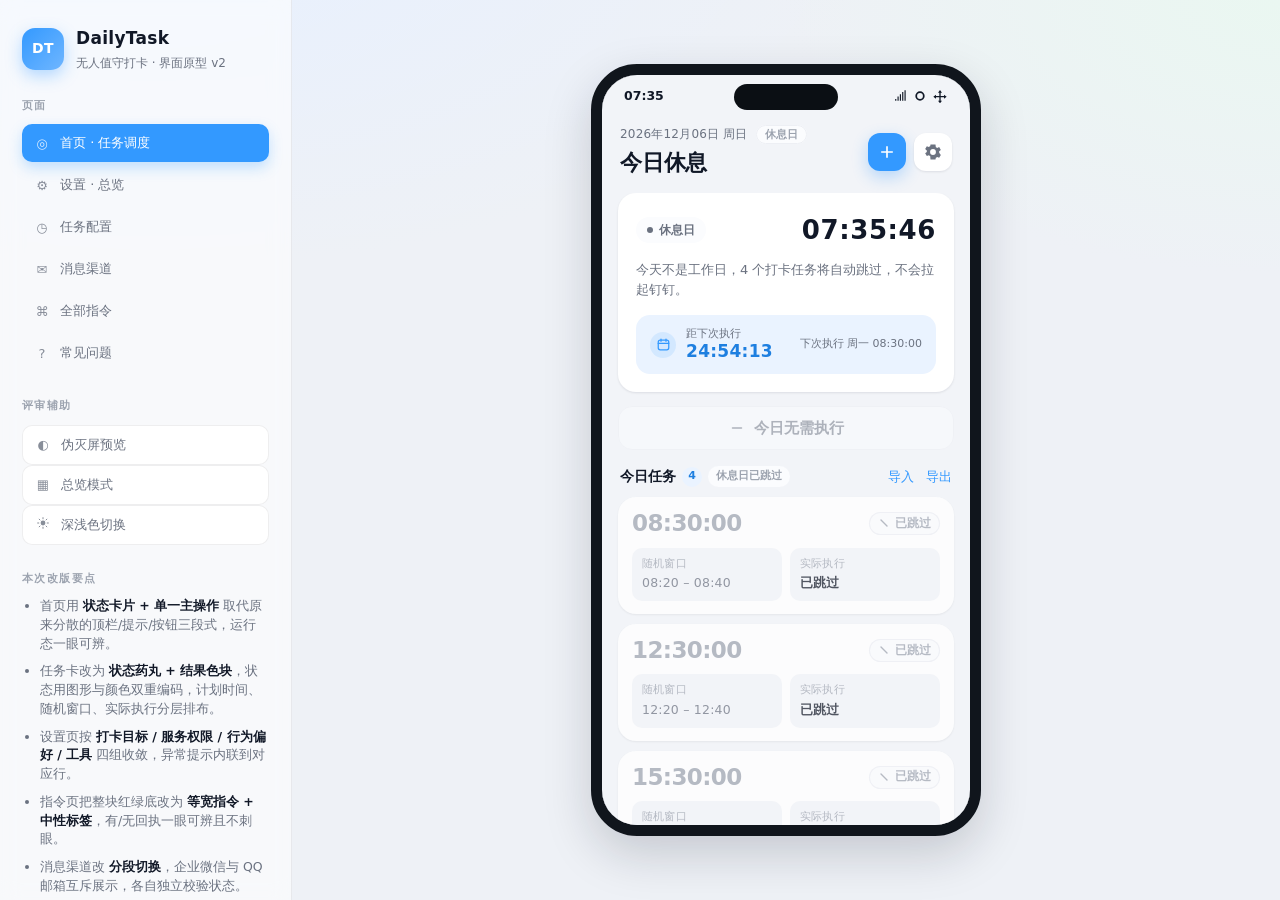
==== design/prototype/index.html @ 698b213e "refactor(ui): 原型评审切换条改为侧栏辅助按钮，移除 proto-switch 导航并统一深浅色切换入口" ====
<!DOCTYPE html>
<html lang="zh-CN">
<head>
<meta charset="UTF-8">
<meta name="viewport" content="width=device-width,initial-scale=1">
<title>DailyTask · 界面原型 v2</title>
<link rel="stylesheet" href="assets/prototype.css">
</head>
<body>
<div class="stage">

  <!-- ============ 侧栏（评审用，非 App 内容） ============ -->
  <aside class="sidenav">
    <div class="brand">
      <div class="brand-logo">DT</div>
      <div class="brand-text">
        <h1>DailyTask</h1>
        <p>无人值守打卡 · 界面原型 v2</p>
      </div>
    </div>

    <div class="sidenav-block">
      <h2>页面</h2>
      <ul class="nav-list">
        <li><button class="nav-item is-active" data-goto="main"><i class="nav-ico">◎</i>首页 · 任务调度</button></li>
        <li><button class="nav-item" data-goto="settings"><i class="nav-ico">⚙</i>设置 · 总览</button></li>
        <li><button class="nav-item" data-goto="taskconfig"><i class="nav-ico">◷</i>任务配置</button></li>
        <li><button class="nav-item" data-goto="channel"><i class="nav-ico">✉</i>消息渠道</button></li>
        <li><button class="nav-item" data-goto="command"><i class="nav-ico">⌘</i>全部指令</button></li>
        <li><button class="nav-item" data-goto="qa"><i class="nav-ico">?</i>常见问题</button></li>
      </ul>
    </div>

    <div class="sidenav-block">
      <h2>评审辅助</h2>
      <button class="aux-btn" id="maskToggle" type="button">
        <i class="nav-ico">◐</i>伪灭屏预览
      </button>
      <button class="aux-btn" id="overviewBtn" type="button">
        <i class="nav-ico">▦</i><span id="overviewLabel">总览模式</span>
      </button>
      <button class="aux-btn" id="themeBtn" type="button" aria-label="切换到深色主题">
        <i class="nav-ico ico-sun">
          <svg viewBox="0 0 24 24" width="14" height="14"><circle cx="12" cy="12" r="4.1" fill="currentColor"/><g stroke="currentColor" stroke-width="1.7" stroke-linecap="round"><path d="M12 2.8v2M12 19.2v2M2.8 12h2M19.2 12h2M5.4 5.4l1.4 1.4M17.2 17.2l1.4 1.4M18.6 5.4l-1.4 1.4M6.8 17.2l-1.4 1.4"/></g></svg>
        </i>
        <i class="nav-ico ico-moon">
          <svg viewBox="0 0 24 24" width="14" height="14"><path d="M12.3 2a9 9 0 109.7 13.4A7.5 7.5 0 0112.3 2z" fill="currentColor"/></svg>
        </i>
        <span>深浅色切换</span>
      </button>
    </div>

    <div class="sidenav-block">
      <h2>本次改版要点</h2>
      <ul class="note-list">
        <li>首页用 <b>状态卡片 + 单一主操作</b> 取代原来分散的顶栏/提示/按钮三段式，运行态一眼可辨。</li>
          <li>任务卡改为 <b>状态药丸 + 结果色块</b>，状态用图形与颜色双重编码，计划时间、随机窗口、实际执行分层排布。
          </li>
        <li>设置页按 <b>打卡目标 / 服务权限 / 行为偏好 / 工具</b> 四组收敛，异常提示内联到对应行。</li>
        <li>指令页把整块红绿底改为 <b>等宽指令 + 中性标签</b>，有/无回执一眼可辨且不刺眼。</li>
        <li>消息渠道改 <b>分段切换</b>，企业微信与 QQ 邮箱互斥展示，各自独立校验状态。</li>
      </ul>
    </div>

    <div class="sidenav-block">
      <h2>配色 / 字号</h2>

      <div class="sw-theme sw-theme-light">
        <div class="sw-theme-label">浅色主题 Light</div>
        <div class="swatches">
          <span class="sw" style="--c:#3399FF">主色 #3399FF</span>
          <span class="sw" style="--c:#22C55E">成功 #22C55E</span>
          <span class="sw" style="--c:#F59E0B">提醒 #F59E0B</span>
          <span class="sw" style="--c:#EF4444">失败 #EF4444</span>
          <span class="sw" style="--c:#F2F4F8">底色 #F2F4F8</span>
          <span class="sw" style="--c:#FFFFFF">卡片 #FFFFFF</span>
          <span class="sw" style="--c:#111827">文字 #111827</span>
          <span class="sw" style="--c:#EDEFF4">描边 #EDEFF4</span>
        </div>
      </div>

      <div class="sw-theme sw-theme-dark">
        <div class="sw-theme-label">暗色主题 Dark</div>
        <div class="swatches">
          <span class="sw" style="--c:#5AA9FF">主色 #5AA9FF</span>
          <span class="sw" style="--c:#4ADE80">成功 #4ADE80</span>
          <span class="sw" style="--c:#FBBF24">提醒 #FBBF24</span>
          <span class="sw" style="--c:#F87171">失败 #F87171</span>
          <span class="sw" style="--c:#0F1217">底色 #0F1217</span>
          <span class="sw" style="--c:#171B22">卡片 #171B22</span>
          <span class="sw" style="--c:#E7EBF3">文字 #E7EBF3</span>
          <span class="sw" style="--c:#232935">描边 #232935</span>
        </div>
      </div>
    </div>
  </aside>

  <!-- ============ 手机 ============ -->
  <div class="device-wrap">
    <div class="phone">
      <div class="phone-island"></div>
      <div class="phone-statusbar">
        <span id="statusClock">17:20</span>
        <span class="statusbar-icons">
          <svg viewBox="0 0 24 24" width="14" height="14"><path d="M2 17h2v3H2zM6 13h2v7H6zM10 9h2v11h-2zM14 5h2v15h-2zM18 2h2v18h-2z" fill="currentColor"/></svg>
          <svg viewBox="0 0 24 24" width="14" height="14"><path d="M12 20a8 8 0 100-16 8 8 0 000 16zm0-3a5 5 0 110-10 5 5 0 010 10z" fill="currentColor"/></svg>
          <svg viewBox="0 0 24 24" width="16" height="16"><path d="M12 3l3 4h-2v5h5V10l4 3-4 3v-2h-5v5h2l-3 4-3-4h2v-5H6v2l-4-3 4-3v2h5V7H9z" fill="currentColor"/></svg>
        </span>
      </div>

      <div class="viewport" id="viewport">

        <!-- ================= 首页 ================= -->
        <section class="screen is-active" data-screen="main">
          <header class="appbar">
            <div class="appbar-text">
              <p class="appbar-sub"><span id="mainDate">2026年10月31日 星期六</span><span class="day-tag" id="dayTag" hidden>休息日</span></p>
              <h1 class="appbar-title" id="mainTitle">今日任务待启动</h1>
            </div>
            <div class="appbar-actions">
              <button class="icon-btn icon-btn-primary" id="addTaskBtn" aria-label="新建任务">
                <svg viewBox="0 0 24 24" width="20" height="20"><path d="M11 5h2v6h6v2h-6v6h-2v-6H5v-2h6z" fill="currentColor"/></svg>
              </button>
              <button class="icon-btn" id="settingsBtn" aria-label="设置">
                <svg viewBox="0 0 24 24" width="20" height="20"><path d="M12 15.5A3.5 3.5 0 1115.5 12 3.5 3.5 0 0112 15.5zm7.4-2.6a7.7 7.7 0 000-1.8l2-1.6-2-3.4-2.4 1a7.6 7.6 0 00-1.6-.9L15 3H9l-.4 2.2a7.6 7.6 0 00-1.6.9l-2.4-1-2 3.4 2 1.6a7.7 7.7 0 000 1.8l-2 1.6 2 3.4 2.4-1a7.6 7.6 0 001.6.9L9 21h6l.4-2.2a7.6 7.6 0 001.6-.9l2.4 1 2-3.4z" fill="currentColor"/></svg>
              </button>
            </div>
          </header>

          <div class="scroll">
            <section class="card hero">
              <div class="hero-head">
                <span class="pill pill-idle" id="runPill"><i class="dot"></i><span id="runPillText">未运行</span></span>
                <span class="hero-clock" id="heroClock">17:20:33</span>
              </div>
              <p class="hero-desc" id="heroDesc">点击下方按钮启动今日任务，到点后自动拉起钉钉完成打卡。</p>
              <div class="hero-reset">
                <span class="hero-reset-ico" id="resetIco">
                  <svg viewBox="0 0 24 24" width="15" height="15" fill="none" stroke="currentColor" stroke-width="2" stroke-linecap="round" stroke-linejoin="round"><circle cx="12" cy="12" r="8.4"/><path d="M12 7.4V12l3.1 1.8"/></svg>
                </span>
                <div class="hero-reset-text">
                  <span class="hero-reset-label" id="resetLabel">距下次重置</span>
                  <span class="hero-reset-value" id="resetCountdown">12:39:41</span>
                </div>
                <span class="hero-reset-sub" id="resetHint">每天 6:00 重置</span>
              </div>
            </section>

            <button class="btn btn-primary btn-block" id="runBtn">
              <svg viewBox="0 0 24 24" width="18" height="18"><path d="M8 5v14l11-7z" fill="currentColor"/></svg>
              <span id="runBtnText">启动今日任务</span>
            </button>

            <div class="section-head">
              <h2>今日任务 <span class="badge" id="taskCount">3</span><span class="rest-tag" id="restTag" hidden>休息日已跳过</span></h2>
              <div class="section-actions">
                <button class="link-btn" data-act="import">导入</button>
                <button class="link-btn" data-act="export">导出</button>
              </div>
            </div>

            <div class="task-list" id="taskList"></div>

            <div class="empty" id="emptyState" hidden>
              <div class="empty-ico">
                <svg viewBox="0 0 24 24" width="28" height="28"><path d="M12 2a10 10 0 1010 10A10 10 0 0012 2zm1 5v5.2l4 2.3-1 1.7-5-2.9V7z" fill="currentColor"/></svg>
              </div>
              <h3>还没有打卡时间点</h3>
              <p>添加上班、下班等时间点，到点后自动完成打卡并回传结果。</p>
              <button class="btn btn-soft" data-act="add">添加第一个任务</button>
            </div>
          </div>

          <!-- 伪灭屏蒙层 -->
          <div class="mask" id="maskOverlay" hidden>
            <div class="mask-clock" id="maskClock">17:20</div>
            <p class="mask-tip">上滑屏幕或按音量下键退出</p>
          </div>
        </section>

        <!-- ================= 设置 ================= -->
        <section class="screen" data-screen="settings">
          <header class="appbar appbar-nav">
            <button class="icon-btn" data-back><svg viewBox="0 0 24 24" width="20" height="20"><path d="M15.4 4.6L14 3.2 5.2 12l8.8 8.8 1.4-1.4L7.9 12z" fill="currentColor"/></svg></button>
            <div class="appbar-text"><h1 class="appbar-title">设置</h1></div>
          </header>

          <div class="scroll">
            <section class="group">
              <h2 class="group-title">打卡目标</h2>
              <div class="group-body">
                <button class="row row-tap" data-act="pickTargetApp">
                  <span class="row-ico" id="targetAppIco" style="--ico:#3399FF">
                    <svg viewBox="0 0 24 24" width="18" height="18"><path d="M4 4h16v16H4zm2 4v2h12V8zm0 4v2h12v-2zm0 4v2h8v-2z" fill="currentColor"/></svg>
                  </span>
                  <span class="row-main">
                    <span class="row-title">目标应用</span>
                    <span class="row-desc" id="targetAppDesc">钉钉 · 极速打卡</span>
                  </span>
                  <span class="row-value" id="targetAppName">钉钉</span>
                  <svg class="row-arrow" viewBox="0 0 24 24" width="16" height="16"><path d="M9 6l6 6-6 6" fill="none" stroke="currentColor" stroke-width="2" stroke-linecap="round"/></svg>
                </button>

                <button class="row row-tap" data-goto="channel">
                  <span class="row-ico" style="--ico:#22C55E">
                    <svg viewBox="0 0 24 24" width="18" height="18"><path d="M3 5h18v14H3zm2 2v.4l7 5 7-5V7z" fill="currentColor"/></svg>
                  </span>
                  <span class="row-main">
                    <span class="row-title">消息渠道</span>
                    <span class="row-desc">打卡结果回推渠道</span>
                  </span>
                  <span class="row-value ok" id="msgChannelValue">企业微信</span>
                  <svg class="row-arrow" viewBox="0 0 24 24" width="16" height="16"><path d="M9 6l6 6-6 6" fill="none" stroke="currentColor" stroke-width="2" stroke-linecap="round"/></svg>
                </button>

                <div class="row row-block">
                  <div class="row-head">
                    <span class="row-main">
                      <span class="row-title">结果来源</span>
                      <span class="row-desc">用哪种方式判定「打卡成功」</span>
                    </span>
                  </div>
                  <div class="segmented" id="sourceSegment">
                    <button class="seg is-active" data-value="notice">通知监听</button>
                    <button class="seg" data-value="capture">截屏服务</button>
                  </div>
                </div>

                <div class="row row-switch">
                  <span class="row-main">
                    <span class="row-title">返回截图</span>
                    <span class="row-desc">【DT#打卡】倒计时结束截屏并回传</span>
                  </span>
                  <label class="switch"><input type="checkbox" checked><span class="slider"></span></label>
                </div>
              </div>
            </section>

            <section class="group">
              <h2 class="group-title">服务与权限</h2>
              <div class="group-body">
                <div class="row row-switch">
                  <span class="row-main">
                    <span class="row-title">悬浮权限</span>
                    <span class="row-desc">核心服务，用于打卡后自动跳回本软件</span>
                  </span>
                  <label class="switch switch-locked"><input type="checkbox" checked disabled><span class="slider"></span></label>
                </div>

                <div class="row row-switch">
                  <span class="row-main">
                    <span class="row-title">通知监听</span>
                    <span class="row-desc">监听打卡结果与远程指令</span>
                  </span>
                  <label class="switch switch-locked"><input type="checkbox" checked disabled><span class="slider"></span></label>
                </div>

                <div class="row row-switch">
                  <span class="row-main">
                    <span class="row-title">截屏服务</span>
                    <span class="row-desc">MediaProjection 授权，用于兜底截取打卡结果</span>
                  </span>
                  <label class="switch"><input type="checkbox"><span class="slider"></span></label>
                </div>
                <p class="row-note danger" id="captureNote">截屏服务未开启，无法获取打卡结果</p>
              </div>
            </section>

            <section class="group">
              <h2 class="group-title">行为偏好</h2>
              <div class="group-body">
                <div class="row row-switch">
                  <span class="row-main">
                    <span class="row-title">手势辅助</span>
                    <span class="row-desc">单指上下滑动开启 / 关闭伪灭屏</span>
                  </span>
                  <label class="switch"><input type="checkbox" checked><span class="slider"></span></label>
                </div>
                <div class="row row-switch">
                  <span class="row-main">
                    <span class="row-title">省电模式</span>
                    <span class="row-desc">降低倒计时与蒙层动画刷新频率</span>
                  </span>
                  <label class="switch"><input type="checkbox"><span class="slider"></span></label>
                </div>
                <div class="row row-switch">
                  <span class="row-main">
                    <span class="row-title">退回桌面</span>
                    <span class="row-desc">打卡结束后先回桌面再启动本软件</span>
                  </span>
                  <label class="switch"><input type="checkbox"><span class="slider"></span></label>
                </div>
              </div>
            </section>

            <section class="group">
              <h2 class="group-title">任务</h2>
              <div class="group-body">
                <button class="row row-tap" data-goto="taskconfig">
                  <span class="row-ico" style="--ico:#8B5CF6">
                    <svg viewBox="0 0 24 24" width="18" height="18"><path d="M12 2a10 10 0 1010 10A10 10 0 0012 2zm1 10.6l4 2.3-1 1.7-5-2.9V6h2z" fill="currentColor"/></svg>
                  </span>
                  <span class="row-main">
                    <span class="row-title">任务配置</span>
                    <span class="row-desc">重置时间、超时、口令、工作日</span>
                  </span>
                  <svg class="row-arrow" viewBox="0 0 24 24" width="16" height="16"><path d="M9 6l6 6-6 6" fill="none" stroke="currentColor" stroke-width="2" stroke-linecap="round"/></svg>
                </button>
                <button class="row row-tap" data-act="updateHoliday">
                  <span class="row-ico" style="--ico:#F59E0B">
                    <svg viewBox="0 0 24 24" width="18" height="18"><path d="M7 2v2H5a2 2 0 00-2 2v13a2 2 0 002 2h14a2 2 0 002-2V6a2 2 0 00-2-2h-2V2h-2v2H9V2zm12 8v9H5v-9z" fill="currentColor"/></svg>
                  </span>
                  <span class="row-main">
                    <span class="row-title">更新节假日数据</span>
                    <span class="row-desc">同步当年与次年法定节假日</span>
                  </span>
                  <span class="row-value">2026-10-31</span>
                </button>
              </div>
            </section>

            <section class="group">
              <h2 class="group-title">工具</h2>
              <div class="group-body">
                <button class="row row-tap" data-goto="command">
                  <span class="row-ico" style="--ico:#0EA5E9">
                    <svg viewBox="0 0 24 24" width="18" height="18"><path d="M4 5h16v2H4zm2 4h12v2H6zm-2 4h16v2H4zm4 4h8v2H8z" fill="currentColor"/></svg>
                  </span>
                  <span class="row-main"><span class="row-title">全部指令</span></span>
                  <span class="row-value">10 条</span>
                  <svg class="row-arrow" viewBox="0 0 24 24" width="16" height="16"><path d="M9 6l6 6-6 6" fill="none" stroke="currentColor" stroke-width="2" stroke-linecap="round"/></svg>
                </button>
                <button class="row row-tap" data-act="openTest">
                  <span class="row-ico" style="--ico:#64748B">
                    <svg viewBox="0 0 24 24" width="18" height="18"><path d="M14 3v2h3.6l-9 9 1.4 1.4 9-9V10h2V3zM5 5h5V3H3v18h18v-7h-2v5H5z" fill="currentColor"/></svg>
                  </span>
                  <span class="row-main">
                    <span class="row-title">唤起测试</span>
                    <span class="row-desc">验证 QQ / 微信 / 支付宝拉起目标应用</span>
                  </span>
                </button>
                <button class="row row-tap" data-act="captureTest">
                  <span class="row-ico" style="--ico:#64748B">
                    <svg viewBox="0 0 24 24" width="18" height="18"><path d="M9 3l-1.8 2H4a2 2 0 00-2 2v12a2 2 0 002 2h16a2 2 0 002-2V7a2 2 0 00-2-2h-3.2L15 3zm3 5a5 5 0 110 10 5 5 0 010-10z" fill="currentColor"/></svg>
                  </span>
                  <span class="row-main">
                    <span class="row-title">截屏测试</span>
                    <span class="row-desc">截屏并通过消息渠道发送测试图片</span>
                  </span>
                </button>
                <button class="row row-tap" data-act="sendLog">
                  <span class="row-ico" style="--ico:#64748B">
                    <svg viewBox="0 0 24 24" width="18" height="18"><path d="M14 2H6a2 2 0 00-2 2v16a2 2 0 002 2h12a2 2 0 002-2V8zm-1 7V3.5L18.5 9zM8 13h8v2H8zm0 4h8v2H8z" fill="currentColor"/></svg>
                  </span>
                  <span class="row-main">
                    <span class="row-title">发送日志</span>
                    <span class="row-desc">打包后通过 QQ 发送，便于排查问题</span>
                  </span>
                </button>
                <button class="row row-tap" data-goto="qa">
                  <span class="row-ico" style="--ico:#64748B">
                    <svg viewBox="0 0 24 24" width="18" height="18"><path d="M12 2a10 10 0 100 20 10 10 0 000-20zm1 15h-2v-2h2zm1.8-6.3l-.9.9c-.7.7-.9 1.1-.9 2.4h-2v-.5c0-.9.4-1.7 1-2.3l1.2-1.3c.4-.3.6-.8.6-1.4A2 2 0 0011 7a2 2 0 00-2 1.7H7A4 4 0 0115 10c0 .8-.3 1.5-.8 2.1z" fill="currentColor"/></svg>
                  </span>
                  <span class="row-main"><span class="row-title">常见问题</span></span>
                  <svg class="row-arrow" viewBox="0 0 24 24" width="16" height="16"><path d="M9 6l6 6-6 6" fill="none" stroke="currentColor" stroke-width="2" stroke-linecap="round"/></svg>
                </button>
              </div>
            </section>

            <section class="group">
              <h2 class="group-title">关于</h2>
              <div class="group-body">
                <div class="row">
                  <span class="row-main"><span class="row-title">当前版本</span></span>
                  <span class="row-value">2.4.3.0</span>
                </div>
                <div class="row">
                  <span class="row-main"><span class="row-title">数据存储</span><span class="row-desc">全部配置保存在本机，不上传服务器</span></span>
                </div>
              </div>
            </section>

            <p class="footer-note">本软件仅供内部学习研究使用，请勿商用或倒卖。</p>
          </div>
        </section>

        <!-- ================= 任务配置 ================= -->
        <section class="screen" data-screen="taskconfig">
          <header class="appbar appbar-nav">
            <button class="icon-btn" data-back><svg viewBox="0 0 24 24" width="20" height="20"><path d="M15.4 4.6L14 3.2 5.2 12l8.8 8.8 1.4-1.4L7.9 12z" fill="currentColor"/></svg></button>
            <div class="appbar-text"><h1 class="appbar-title">任务配置</h1></div>
          </header>

          <div class="scroll">
            <section class="group">
              <h2 class="group-title">时间与口令</h2>
              <div class="group-body">
                <button class="row row-tap" data-act="resetTime">
                  <span class="row-main"><span class="row-title">重置时间</span><span class="row-desc">每天几点重新开始计算当日任务</span></span>
                  <span class="row-value">每天 6 点</span>
                  <svg class="row-arrow" viewBox="0 0 24 24" width="16" height="16"><path d="M9 6l6 6-6 6" fill="none" stroke="currentColor" stroke-width="2" stroke-linecap="round"/></svg>
                </button>
                <button class="row row-tap" data-act="timeout">
                  <span class="row-main"><span class="row-title">超时时间</span><span class="row-desc">停留超时后触发兜底截屏</span></span>
                  <span class="row-value">60s</span>
                  <svg class="row-arrow" viewBox="0 0 24 24" width="16" height="16"><path d="M9 6l6 6-6 6" fill="none" stroke="currentColor" stroke-width="2" stroke-linecap="round"/></svg>
                </button>
                <button class="row row-tap" data-act="commandKey">
                  <span class="row-main"><span class="row-title">任务口令</span><span class="row-desc">远程触发打卡时使用的指令内容</span></span>
                  <span class="row-value">打卡</span>
                  <svg class="row-arrow" viewBox="0 0 24 24" width="16" height="16"><path d="M9 6l6 6-6 6" fill="none" stroke="currentColor" stroke-width="2" stroke-linecap="round"/></svg>
                </button>
                <button class="row row-tap" data-act="workday">
                  <span class="row-main"><span class="row-title">工作日设置</span><span class="row-desc">非工作日自动跳过任务</span></span>
                  <span class="row-value">周一至周五</span>
                  <svg class="row-arrow" viewBox="0 0 24 24" width="16" height="16"><path d="M9 6l6 6-6 6" fill="none" stroke="currentColor" stroke-width="2" stroke-linecap="round"/></svg>
                </button>
              </div>
            </section>

            <section class="group">
              <h2 class="group-title">执行策略</h2>
              <div class="group-body">
                <div class="row row-switch">
                  <span class="row-main">
                    <span class="row-title">循环任务</span>
                    <span class="row-desc danger-text">仅能通过远程指令「DT#开启/关闭循环」修改</span>
                  </span>
                  <label class="switch switch-locked"><input type="checkbox" checked disabled><span class="slider"></span></label>
                </div>
                <div class="row row-switch">
                  <span class="row-main">
                    <span class="row-title">跳过节假日</span>
                    <span class="row-desc">法定节假日不执行打卡</span>
                  </span>
                  <label class="switch"><input type="checkbox" checked><span class="slider"></span></label>
                </div>
                <div class="row row-switch">
                  <span class="row-main">
                    <span class="row-title">随机时间</span>
                    <span class="row-desc">在时间范围内随机取点执行</span>
                  </span>
                  <label class="switch" id="randomSwitch"><input type="checkbox" checked><span class="slider"></span></label>
                </div>
                <button class="row row-tap row-sub" id="rangeRow" data-act="minuteRange">
                  <span class="row-main"><span class="row-title">时间范围</span></span>
                  <span class="row-value">30 分钟</span>
                  <svg class="row-arrow" viewBox="0 0 24 24" width="16" height="16"><path d="M9 6l6 6-6 6" fill="none" stroke="currentColor" stroke-width="2" stroke-linecap="round"/></svg>
                </button>
              </div>
            </section>

            <section class="group">
              <h2 class="group-title">配置迁移</h2>
              <div class="group-body">
                <button class="row row-tap" data-act="export">
                  <span class="row-main">
                    <span class="row-title">导出配置</span>
                    <span class="row-desc">分享到 QQ / 微信 / TIM / 支付宝，或复制到剪贴板</span>
                  </span>
                  <svg class="row-arrow" viewBox="0 0 24 24" width="16" height="16"><path d="M9 6l6 6-6 6" fill="none" stroke="currentColor" stroke-width="2" stroke-linecap="round"/></svg>
                </button>
              </div>
            </section>
          </div>
        </section>

        <!-- ================= 消息渠道 ================= -->
        <section class="screen" data-screen="channel">
          <header class="appbar appbar-nav">
            <button class="icon-btn" data-back><svg viewBox="0 0 24 24" width="20" height="20"><path d="M15.4 4.6L14 3.2 5.2 12l8.8 8.8 1.4-1.4L7.9 12z" fill="currentColor"/></svg></button>
            <div class="appbar-text"><h1 class="appbar-title">消息渠道</h1></div>
          </header>

          <div class="scroll">
            <!-- 渠道选择器：决定消息实际从哪个渠道发出（真机侧对应 MSG_CHANNEL_KEY） -->
            <section class="group">
              <h2 class="group-title">消息回推渠道</h2>
              <div class="group-body">
                <div class="row row-block">
                  <div class="segmented ch-seg" id="channelPicker">
                    <button class="seg is-active" data-channel="wx" aria-pressed="true">
                      <svg class="seg-ico" viewBox="0 0 24 24" width="14" height="14"><path d="M4 4h16a2 2 0 012 2v12a2 2 0 01-2 2H8.4L4 23.3A1 1 0 012 22.5V6a2 2 0 012-2zm4 5h8v2H8zm0 4h8v2H8z" fill="currentColor"/></svg>
                      企业微信
                    </button>
                    <button class="seg" data-channel="mail" aria-pressed="false">
                      <svg class="seg-ico" viewBox="0 0 24 24" width="14" height="14"><path d="M3 5.5h18a1 1 0 011 1v11a2 2 0 01-2 2H4a2 2 0 01-2-2v-11a1 1 0 011-1zm1.8 2L12 12.6l7.2-5.1H4.8z" fill="currentColor"/></svg>
                      QQ 邮箱
                    </button>
                  </div>
                  <p class="ch-hint" id="channelHint"><i class="ch-dot is-ok"></i><span>企业微信 · 已配置</span></p>
                  <!-- 待定①：主渠道失败自动回退到另一个渠道（现状行为），还是改成严格二选一 -->
                  <p class="ch-warn" id="channelWarn" hidden></p>
                </div>
              </div>
            </section>

            <section class="group">
              <h2 class="group-title">消息内容</h2>
              <div class="group-body">
                <div class="field">
                  <label class="field-label" for="msgTitle">消息标题</label>
                  <input class="input" id="msgTitle" value="打卡结果通知" placeholder="如：打卡结果通知（非必填）">
                </div>
              </div>
            </section>

            <!-- 两个渠道的配置同时展开，互不影响；配置完成不自动改主渠道 -->
            <section class="group">
              <h2 class="group-title">企业微信</h2>
              <div class="group-body">
                <div class="field">
                  <label class="field-label" for="wxKey">Webhook Key</label>
                  <input class="input" id="wxKey" value="a8f3c2e1-6b4d-4f70-9c2a-1de5f80b7a31">
                  <p class="field-hint">群聊设置 → 消息推送 → 复制地址末尾的 key</p>
                </div>
                <div class="status-line" id="wxStatus">
                  <span class="pill pill-ok"><i class="dot"></i>已配置</span>
                  <span class="status-text">配置保存于 2026-10-28 14:02</span>
                </div>
                <button class="btn btn-outline btn-inset" data-act="testWx">
                  <svg class="btn-ico" viewBox="0 0 24 24" width="17" height="17" fill="none" stroke="currentColor" stroke-width="1.8" stroke-linecap="round" stroke-linejoin="round"><path d="m22 2-11 11"/><path d="M22 2 15 21l-4-8-8-4z"/></svg>
                  <span>发送测试推送</span>
                </button>
              </div>
            </section>

            <section class="group">
              <h2 class="group-title">QQ 邮箱</h2>
              <div class="group-body">
                <div class="field">
                  <label class="field-label" for="mailOut">发件箱</label>
                  <div class="field-inline">
                    <input class="input" id="mailOut" value="123456789">
                    <span class="input-affix">@qq.com</span>
                  </div>
                </div>
                <div class="field">
                  <label class="field-label" for="mailCode">授权码</label>
                  <input class="input" id="mailCode" type="password" value="abcd1234efgh5678">
                  <p class="field-hint">使用 SMTP 授权码，非邮箱登录密码</p>
                </div>
                <div class="field">
                  <label class="field-label" for="mailIn">收件箱</label>
                  <input class="input" id="mailIn" value="123456789@qq.com">
                </div>
                <div class="status-line" id="mailStatus">
                  <span class="pill pill-idle"><i class="dot"></i>未配置</span>
                  <span class="status-text">测试邮件发送成功后才保存</span>
                </div>
                <button class="btn btn-outline btn-inset" data-act="testMail">
                  <svg class="btn-ico" viewBox="0 0 24 24" width="17" height="17" fill="none" stroke="currentColor" stroke-width="1.8" stroke-linecap="round" stroke-linejoin="round"><rect x="3" y="5.5" width="18" height="13" rx="2.6"/><path d="m4.2 7.4 6.8 4.9a2.2 2.2 0 0 0 2 0l6.8-4.9"/></svg>
                  <span>发送测试邮件</span>
                </button>
              </div>
            </section>
          </div>
        </section>

        <!-- ================= 全部指令 ================= -->
        <section class="screen" data-screen="command">
          <header class="appbar appbar-nav">
            <button class="icon-btn" data-back><svg viewBox="0 0 24 24" width="20" height="20"><path d="M15.4 4.6L14 3.2 5.2 12l8.8 8.8 1.4-1.4L7.9 12z" fill="currentColor"/></svg></button>
            <div class="appbar-text"><h1 class="appbar-title">全部指令</h1></div>
          </header>

          <div class="scroll">
            <div class="notice-card">
              <svg viewBox="0 0 24 24" width="16" height="16"><path d="M12 2a10 10 0 1010 10A10 10 0 0012 2zm1 15h-2v-6h2zm0-8h-2V7h2z" fill="currentColor"/></svg>
              <p>所有指令必须以 <code>DT#</code> 开头，否则会被当作普通聊天忽略。建议用小号发送。</p>
            </div>

            <div class="cmd-list" id="cmdList">
              <button class="cmd-item" data-cmd="DT#执行任务">
                <span class="cmd-code">DT#执行任务</span>
                <span class="cmd-desc">启动循环任务（默认每天自动执行）</span>
                <span class="tag tag-plain">无回执</span>
              </button>
              <button class="cmd-item" data-cmd="DT#终止任务">
                <span class="cmd-code">DT#终止任务</span>
                <span class="cmd-desc">停止循环任务（仅停止当天）</span>
                <span class="tag tag-reply">有回执</span>
              </button>
              <button class="cmd-item" data-cmd="DT#开启循环">
                <span class="cmd-code">DT#开启循环</span>
                <span class="cmd-desc">开启周期循环的标志位</span>
                <span class="tag tag-reply">有回执</span>
              </button>
              <button class="cmd-item" data-cmd="DT#关闭循环">
                <span class="cmd-code">DT#关闭循环</span>
                <span class="cmd-desc">永久暂停，直到收到「开启循环」指令</span>
                <span class="tag tag-reply">有回执</span>
              </button>
              <button class="cmd-item" data-cmd="DT#息屏">
                <span class="cmd-code">DT#息屏</span>
                <span class="cmd-desc">开启伪装灭屏模式，显示纯黑背景 + 动态时钟</span>
                <span class="tag tag-plain">无回执</span>
              </button>
              <button class="cmd-item" data-cmd="DT#亮屏">
                <span class="cmd-code">DT#亮屏</span>
                <span class="cmd-desc">退出伪装灭屏模式</span>
                <span class="tag tag-plain">无回执</span>
              </button>
              <button class="cmd-item" data-cmd="DT#考勤记录">
                <span class="cmd-code">DT#考勤记录</span>
                <span class="cmd-desc">导出当天考勤记录</span>
                <span class="tag tag-reply">有回执</span>
              </button>
              <button class="cmd-item" data-cmd="DT#打卡">
                <span class="cmd-code">DT#打卡</span>
                <span class="cmd-desc">触发一次打卡（默认口令内容为「打卡」）</span>
                <span class="tag tag-reply">有回执</span>
              </button>
              <button class="cmd-item" data-cmd="DT#状态查询">
                <span class="cmd-code">DT#状态查询</span>
                <span class="cmd-desc">查询任务、服务、监听、电量、版本等状态</span>
                <span class="tag tag-reply">有回执</span>
              </button>
              <button class="cmd-item" data-cmd="DT#截屏">
                <span class="cmd-code">DT#截屏</span>
                <span class="cmd-desc">截取目标应用屏幕并通过消息渠道返回</span>
                <span class="tag tag-reply">有回执</span>
              </button>
            </div>

            <p class="footer-note">点击任意指令即可复制到剪贴板。</p>
          </div>
        </section>

        <!-- ================= 常见问题 ================= -->
        <section class="screen" data-screen="qa">
          <header class="appbar appbar-nav">
            <button class="icon-btn" data-back><svg viewBox="0 0 24 24" width="20" height="20"><path d="M15.4 4.6L14 3.2 5.2 12l8.8 8.8 1.4-1.4L7.9 12z" fill="currentColor"/></svg></button>
            <div class="appbar-text"><h1 class="appbar-title">常见问题</h1></div>
          </header>

          <div class="scroll">
            <section class="group">
              <h2 class="group-title">常见问题</h2>
              <div class="group-body" id="qaList">
                <div class="acc-item">
                  <button class="acc-head">
                    <span>手机重启后不再自动打卡怎么办？</span>
                    <svg class="acc-ico" viewBox="0 0 24 24" width="16" height="16"><path d="m7 10 5 5 5-5" fill="none" stroke="currentColor" stroke-width="2" stroke-linecap="round" stroke-linejoin="round"/></svg>
                  </button>
                  <div class="acc-body"><p>软件不监听开机广播，重启后需手动打开一次 DailyTask，调度与通知监听才会恢复。</p></div>
                </div>
                <div class="acc-item">
                  <button class="acc-head">
                    <span>提示「未监听到打卡成功」，但实际已打卡？</span>
                    <svg class="acc-ico" viewBox="0 0 24 24" width="16" height="16"><path d="m7 10 5 5 5-5" fill="none" stroke="currentColor" stroke-width="2" stroke-linecap="round" stroke-linejoin="round"/></svg>
                  </button>
                  <div class="acc-body"><p>多为刚执行过 <code>DT#打卡</code> 指令，属正常现象，以指令回执与截图结果为准。</p></div>
                </div>
                <div class="acc-item">
                  <button class="acc-head">
                    <span>回执提示「设备正被占用将排队等待」</span>
                    <svg class="acc-ico" viewBox="0 0 24 24" width="16" height="16"><path d="m7 10 5 5 5-5" fill="none" stroke="currentColor" stroke-width="2" stroke-linecap="round" stroke-linejoin="round"/></svg>
                  </button>
                  <div class="acc-body"><p>定时任务正在操作设备，指令会排队等待，完成后回执会附带实际等待时长。</p></div>
                </div>
                <div class="acc-item">
                  <button class="acc-head">
                    <span>打卡结果一直收不到</span>
                    <svg class="acc-ico" viewBox="0 0 24 24" width="16" height="16"><path d="m7 10 5 5 5-5" fill="none" stroke="currentColor" stroke-width="2" stroke-linecap="round" stroke-linejoin="round"/></svg>
                  </button>
                  <div class="acc-body"><p>先发送 <code>DT#状态查询</code> 检查通知监听、截屏服务、消息渠道状态，再查看应用内日志。</p></div>
                </div>
                <div class="acc-item">
                  <button class="acc-head">
                    <span>钉钉监听不到打卡结果怎么办？</span>
                    <svg class="acc-ico" viewBox="0 0 24 24" width="16" height="16"><path d="m7 10 5 5 5-5" fill="none" stroke="currentColor" stroke-width="2" stroke-linecap="round" stroke-linejoin="round"/></svg>
                  </button>
                  <div class="acc-body"><p>请在设置中开启「截屏服务」，授权时选择「整个屏幕」，结果来源切换为截屏服务。</p></div>
                </div>
                <div class="acc-item">
                  <button class="acc-head">
                    <span>灭屏后打卡失效？</span>
                    <svg class="acc-ico" viewBox="0 0 24 24" width="16" height="16"><path d="m7 10 5 5 5-5" fill="none" stroke="currentColor" stroke-width="2" stroke-linecap="round" stroke-linejoin="round"/></svg>
                  </button>
                  <div class="acc-body"><p>灭屏状态下前台服务可能被系统回收，请在开发者模式中打开「充电不息屏」。</p></div>
                </div>
                <div class="acc-item">
                  <button class="acc-head">
                    <span>哪些行为会被判定为作弊？</span>
                    <svg class="acc-ico" viewBox="0 0 24 24" width="16" height="16"><path d="m7 10 5 5 5-5" fill="none" stroke="currentColor" stroke-width="2" stroke-linecap="round" stroke-linejoin="round"/></svg>
                  </button>
                  <div class="acc-body"><p>Root、模拟定位、远程控制软件、ADB 模拟点击风险极高；开启无障碍服务、连接电脑数据线也有中等风险。</p></div>
                </div>
              </div>
            </section>
          </div>
        </section>

      </div><!-- /viewport -->

      <!-- ============ 弹层：置于机身内，随机身裁切 ============ -->

<!-- ================= 底部弹窗：任务时间 ================= -->
<div class="sheet-mask" id="sheetTime" hidden>
  <div class="sheet">
    <div class="sheet-grab"></div>
    <h3 class="sheet-title" id="timeSheetTitle">添加任务</h3>
    <p class="sheet-desc">选择打卡时间点，到点后自动执行</p>
    <div class="tp-head"><span>时</span><span>分</span><span>秒</span></div>
    <div class="timepicker">
      <div class="tp-col" data-col="hour"></div>
      <div class="tp-col" data-col="min"></div>
      <div class="tp-col" data-col="sec"></div>
    </div>
    <div class="sheet-actions">
      <button class="btn btn-ghost" data-sheet-close>取消</button>
      <button class="btn btn-primary" id="timeSheetOk">确定</button>
    </div>
  </div>
</div>

<!-- ================= 底部弹窗：通用列表 ================= -->
<div class="sheet-mask" id="sheetList" hidden>
  <div class="sheet">
    <div class="sheet-grab"></div>
    <h3 class="sheet-title" id="listSheetTitle">选择</h3>
    <div class="opt-list" id="listSheetBody"></div>
    <div class="sheet-actions"><button class="btn btn-ghost" data-sheet-close>取消</button></div>
  </div>
</div>

<!-- ================= 底部弹窗：工作日 ================= -->
<div class="sheet-mask" id="sheetWorkday" hidden>
  <div class="sheet">
    <div class="sheet-grab"></div>
    <h3 class="sheet-title">选择工作日</h3>
    <p class="sheet-desc">至少保留一天为工作日</p>
    <div class="day-grid" id="workdayGrid"></div>
    <div class="sheet-actions">
      <button class="btn btn-ghost" data-sheet-close>取消</button>
      <button class="btn btn-primary" id="workdayOk">确定</button>
    </div>
  </div>
</div>

<!-- ================= 对话框 ================= -->
<div class="dialog-mask" id="dialogMask" hidden>
  <div class="dialog" id="dialogBox">
    <h3 class="dialog-title" id="dialogTitle">提示</h3>
    <p class="dialog-msg" id="dialogMsg">提示内容</p>
    <div class="dialog-actions">
      <button class="btn btn-ghost" id="dialogCancel">取消</button>
      <button class="btn btn-primary" id="dialogOk">确定</button>
    </div>
  </div>
</div>

      <div class="toast" id="toast" hidden></div>

    </div><!-- /phone -->

  </div><!-- /device-wrap -->
</div><!-- /stage -->

<script src="assets/prototype.js"></script>
</body>
</html>
---- design/prototype/assets/prototype.css ----
/* ===========================================================
   DailyTask · 界面原型 v2
   设计令牌 → 布局骨架 → 组件 → 手机外壳
   =========================================================== */

:root {
  /* 主色 */
  --primary: #3399FF;
  --primary-press: #1E7FE0;
  --primary-soft: #EAF3FF;
  --on-primary: #FFFFFF;

  /* 语义色 */
  --success: #22C55E;
  --success-soft: #E8F8EE;
  --success-ink: #15803D;
  --warn: #F59E0B;
  --warn-soft: #FEF4E2;
  --warn-ink: #B45309;
  --danger: #EF4444;
  --danger-soft: #FDECEC;
  --on-danger: #FFFFFF;

  /* 中性色 */
  --bg: #F2F4F8;
  --card: #FFFFFF;
  --text: #111827;
  --text-2: #6B7280;
  --text-3: #9CA3AF;
  --line: #EDEFF4;

  /* 控件表面 */
  --surface: #FFFFFF;
  --surface-2: #FBFCFE;
  --sheet-bg: #FFFFFF;
  --knob: #FFFFFF;
  --track: #D7DBE2;
  --grab: #E3E6EC;

  /* 面板 / 分隔 */
  --panel: rgba(255, 255, 255, .58);
  --panel-2: rgba(255, 255, 255, .78);
  --hairline: rgba(17, 24, 39, .07);
  --scrollbar: rgba(17, 24, 39, .14);
  --app-bg:
    radial-gradient(1200px 600px at 12% -10%, #E7F0FF 0%, transparent 60%),
    radial-gradient(900px 500px at 100% 0%, #EAF7F1 0%, transparent 55%),
    #EEF1F6;

  /* 形状 */
  --r-lg: 18px;
  --r-md: 14px;
  --r-sm: 10px;
  --shadow-1: 0 1px 2px rgba(16, 24, 40, .04), 0 1px 3px rgba(16, 24, 40, .06);
  --shadow-2: 0 8px 24px rgba(16, 24, 40, .10);
  --shadow-3: 0 18px 48px rgba(16, 24, 40, .18);

  /* 字体 */
  --font-ui: "HarmonyOS Sans SC", "PingFang SC", "Source Han Sans SC", "Noto Sans SC",
             "Microsoft YaHei UI", "Microsoft YaHei", system-ui, -apple-system, "Segoe UI", sans-serif;
  --font-num: "SF Pro Display", "Segoe UI Variable Display", "Segoe UI", "HarmonyOS Sans SC",
              "PingFang SC", system-ui, sans-serif;

  --ease: cubic-bezier(.2, .8, .2, 1);
}

/* ============================ 暗色主题 ============================ */
body.dark {
  --primary: #5AA9FF;
  --primary-press: #8AC0FF;
  --primary-soft: #16283F;
  --on-primary: #06121F;

  --success: #4ADE80;
  --success-soft: #12281B;
  --success-ink: #86EFAC;
  --warn: #FBBF24;
  --warn-soft: #2C2109;
  --warn-ink: #FCD34D;
  --danger: #F87171;
  --danger-soft: #351A1A;
  --on-danger: #3B0A0A;

  --bg: #0F1217;
  --card: #171B22;
  --text: #E7EBF3;
  --text-2: #98A2B1;
  --text-3: #7A8494;
  --line: #232935;

  --surface: #1D222B;
  --surface-2: #161A21;
  --sheet-bg: #1A1F27;
  --knob: #F3F5F9;
  --track: #39414F;
  --grab: #333B47;

  --panel: rgba(19, 23, 30, .74);
  --panel-2: rgba(26, 31, 39, .84);
  --hairline: rgba(255, 255, 255, .08);
  --scrollbar: rgba(255, 255, 255, .18);
  --app-bg:
    radial-gradient(1200px 600px at 12% -10%, #132540 0%, transparent 62%),
    radial-gradient(900px 500px at 100% 0%, #0F2A21 0%, transparent 58%),
    #090C11;

  --shadow-1: 0 1px 2px rgba(0, 0, 0, .40), 0 1px 3px rgba(0, 0, 0, .28);
  --shadow-2: 0 8px 24px rgba(0, 0, 0, .46);
  --shadow-3: 0 18px 48px rgba(0, 0, 0, .60);
}

* { box-sizing: border-box; -webkit-tap-highlight-color: transparent; }

html, body {
  margin: 0;
  padding: 0;
  height: 100%;
}

body {
  font-family: var(--font-ui);
  color: var(--text);
  background: var(--app-bg);
  font-size: 14px;
  line-height: 1.5;
  overflow: hidden;
}

button, input { font-family: inherit; font-size: inherit; color: inherit; }
h1, h2, h3, p { margin: 0; }
code {
  font-family: "SFMono-Regular", Consolas, monospace;
  background: var(--primary-soft);
  color: var(--primary-press);
  padding: 1px 5px;
  border-radius: 6px;
  font-size: 12px;
}

/* ============================ 评审侧栏 ============================ */
.stage {
  display: grid;
  grid-template-columns: 292px 1fr;
  height: 100vh;
}

.sidenav {
  padding: 26px 22px;
  overflow-y: auto;
  border-right: 1px solid var(--hairline);
  background: var(--panel);
  backdrop-filter: blur(10px);
}

.brand { display: flex; gap: 12px; align-items: center; margin-bottom: 26px; }

.brand-logo {
  width: 42px; height: 42px; border-radius: 13px;
  display: grid; place-items: center;
  background: linear-gradient(135deg, var(--primary), #6FB6FF);
  color: #FFFFFF; font-weight: 800; letter-spacing: .5px;
  box-shadow: 0 6px 16px rgba(51, 153, 255, .35);
}

.brand-text h1 { font-size: 17px; font-weight: 700; letter-spacing: .3px; }
.brand-text p { font-size: 12px; color: var(--text-2); margin-top: 2px; }

.sidenav-block { margin-bottom: 26px; }
.sidenav-block h2 {
  font-size: 11px; font-weight: 700; letter-spacing: 1.4px;
  color: var(--text-3); text-transform: uppercase; margin-bottom: 10px;
}

.nav-list { list-style: none; margin: 0; padding: 0; display: grid; gap: 4px; }

.nav-item {
  width: 100%; display: flex; align-items: center; gap: 10px;
  padding: 10px 12px; border: 0; border-radius: var(--r-sm);
  background: transparent; color: var(--text-2); cursor: pointer;
  font-size: 13px; text-align: left; transition: .18s var(--ease);
}
@media (hover: hover) and (pointer: fine) {
  .nav-item:hover { background: rgba(51, 153, 255, .08); color: var(--text); }
}
.nav-item.is-active { background: var(--primary); color: var(--on-primary); box-shadow: 0 6px 14px rgba(51, 153, 255, .28); }
.nav-ico { font-style: normal; opacity: .8; width: 16px; text-align: center; }

.note-list { margin: 0; padding-left: 18px; display: grid; gap: 9px; color: var(--text-2); font-size: 12.5px; }
.note-list b { color: var(--text); font-weight: 600; }

.swatches { display: flex; flex-wrap: wrap; gap: 8px; }
.sw {
  display: inline-flex; align-items: center; gap: 6px;
  font-size: 11.5px; color: var(--text-2);
  padding: 5px 9px; border-radius: 999px; background: var(--surface);
  border: 1px solid var(--line);
}
.sw::before { content: ""; width: 11px; height: 11px; border-radius: 4px; background: var(--c); }

/* ---- 主题色板（浅色 / 暗色） ---- */
.sw-theme {
  padding: 10px 11px 11px;
  border-radius: var(--r-md);
  border: 1px solid var(--hairline);
}
.sw-theme + .sw-theme { margin-top: 10px; }
.sw-theme-light { background: #EEF1F6; }
.sw-theme-dark { background: #0F1217; }
.sw-theme-label {
  font-size: 10.5px; font-weight: 700; letter-spacing: 1px; text-transform: uppercase;
  margin-bottom: 9px;
}
.sw-theme-light .sw-theme-label { color: #6B7280; }
.sw-theme-dark .sw-theme-label { color: #7A8494; }
.sw-theme-light .sw { background: #FFFFFF; border-color: #EDEFF4; color: #6B7280; }
.sw-theme-dark .sw { background: #171B22; border-color: #232935; color: #98A2B1; }
.sw-theme-light .sw::before { box-shadow: inset 0 0 0 1px rgba(17, 24, 39, .10); }
.sw-theme-dark .sw::before { box-shadow: inset 0 0 0 1px rgba(255, 255, 255, .22); }
.sw-theme .swatches { display: grid; grid-template-columns: 1fr 1fr; gap: 6px; }
.sw-theme .sw {
  font-size: 10.5px; padding: 4px 7px; gap: 5px;
  white-space: nowrap; overflow: hidden;
}
.sw-theme .sw::before { width: 10px; height: 10px; border-radius: 3px; flex: 0 0 auto; }

/* ============================ 手机外壳 ============================ */
.device-wrap {
  display: flex;
  flex-direction: column;
  align-items: center;
  justify-content: center;
  gap: 14px;
  height: 100vh;
  padding: 12px 16px;
}

.phone {
  position: relative;
  flex: 0 1 auto;
  width: 390px;
  height: min(812px, calc(100vh - 128px));
  background: var(--bg);
  border-radius: 46px;
  border: 11px solid #10151c;
  box-shadow: var(--shadow-3), 0 0 0 2px #2a323d inset;
  overflow: hidden;
  display: flex;
  flex-direction: column;
}

/* ---- 深 / 浅色切换（入口在侧栏「评审辅助」） ---- */
body:not(.dark) #themeBtn .ico-moon { display: none; }
body.dark #themeBtn .ico-sun { display: none; }
/* 总览模式下侧栏按钮保持高亮 */
#overviewBtn.is-on { border-color: var(--primary); color: var(--primary); background: var(--primary-soft); }

/* ============================ 总览模式：一屏看全 6 个页面 ============================ */
.stage.is-overview .device-wrap {
  justify-content: flex-start;
  align-items: flex-start;
  overflow: auto;
  padding: 18px;
}
.stage.is-overview .phone {
  width: auto; height: auto; flex: 0 0 auto;
  border: 0; border-radius: 0; box-shadow: none; background: transparent;
  display: block; overflow: visible;
}
.stage.is-overview .phone-island,
.stage.is-overview .phone-statusbar { display: none; }
.stage.is-overview .viewport {
  position: static; display: flex; align-items: flex-start; gap: 16px;
  overflow: visible; width: max-content;
}
.stage.is-overview .screen {
  position: static; display: flex !important;
  width: 390px; height: 812px; flex: 0 0 auto;
  zoom: .52;
  border-radius: 34px; overflow: hidden;
  background: var(--bg);
  box-shadow: var(--shadow-2), 0 0 0 9px #10151c;
}
.stage.is-overview .sheet-mask,
.stage.is-overview .dialog-mask,
.stage.is-overview .toast { display: none !important; }

.phone-island {
  position: absolute; top: 9px; left: 50%; transform: translateX(-50%);
  width: 104px; height: 26px; border-radius: 999px; background: #0b0f14; z-index: 30;
}

.phone-statusbar {
  height: 42px; flex: 0 0 auto;
  display: flex; align-items: center; justify-content: space-between;
  padding: 0 22px; font-size: 12.5px; font-weight: 600; color: var(--text);
  background: var(--bg); z-index: 20;
}
.statusbar-icons { display: flex; gap: 5px; align-items: center; }

.viewport { position: relative; flex: 1 1 auto; overflow: hidden; }

/* ============================ 页面骨架 ============================ */
.screen {
  position: absolute; inset: 0;
  display: none;
  flex-direction: column;
  background: var(--bg);
}
.screen.is-active { display: flex; animation: screenIn .26s var(--ease); }

@keyframes screenIn {
  from { opacity: 0; transform: translateY(8px); }
  to { opacity: 1; transform: none; }
}

.appbar {
  flex: 0 0 auto;
  display: flex; align-items: center; gap: 12px;
  padding: 8px 18px 14px;
  background: var(--bg);
}
.appbar-nav { padding-top: 8px; }
.appbar-text { flex: 1 1 auto; min-width: 0; }
.appbar-sub { font-size: 12px; color: var(--text-2); letter-spacing: .2px; }
.appbar-title { font-size: 22px; font-weight: 700; letter-spacing: -.2px; margin-top: 2px; }
.appbar-actions { display: flex; gap: 8px; }

.icon-btn {
  width: 38px; height: 38px; border: 0; border-radius: 12px;
  display: grid; place-items: center;
  background: var(--surface); color: var(--text-2);
  box-shadow: var(--shadow-1); cursor: pointer;
  transition: .18s var(--ease);
}
@media (hover: hover) and (pointer: fine) {
  .icon-btn:hover { color: var(--primary); transform: translateY(-1px); }
}
.icon-btn:active { transform: translateY(0) scale(.96); }
.icon-btn-primary {
  background: var(--primary); color: var(--on-primary);
  box-shadow: 0 6px 16px rgba(51, 153, 255, .32);
}
@media (hover: hover) and (pointer: fine) {
  .icon-btn-primary:hover { background: var(--primary-press); color: var(--on-primary); }
}

/* ---- 侧栏辅助按钮 ---- */
.aux-btn {
  width: 100%; display: flex; align-items: center; gap: 10px;
  padding: 10px 12px; border: 1px solid var(--hairline); border-radius: var(--r-sm);
  background: var(--surface); color: var(--text-2);
  font-size: 13px; cursor: pointer; transition: .18s var(--ease);
}
@media (hover: hover) and (pointer: fine) {
  .aux-btn:hover { color: var(--text); border-color: var(--primary); }
}
.aux-btn.is-on { border-color: var(--primary); color: var(--primary); background: var(--primary-soft); }

.scroll {
  flex: 1 1 auto;
  overflow-y: auto;
  overflow-x: hidden;
  padding: 0 16px 28px;
  scrollbar-width: none;
}
.scroll::-webkit-scrollbar { width: 0; height: 0; }

/* ============================ 卡片 ============================ */
.card {
  background: var(--card);
  border-radius: var(--r-lg);
  box-shadow: var(--shadow-1);
}

/* ---- Hero 状态卡 ---- */
.hero { padding: 18px; margin-bottom: 14px; }

.hero-head { display: flex; align-items: center; justify-content: space-between; }
.hero-clock {
  font-family: var(--font-num);
  font-size: 26px; font-weight: 700; letter-spacing: .6px;
  font-variant-numeric: tabular-nums;
  font-feature-settings: "tnum" 1;
}
.hero-desc { margin-top: 10px; font-size: 13px; color: var(--text-2); line-height: 1.6; }

.hero-reset {
  margin-top: 14px; padding: 12px 14px;
  background: var(--primary-soft); border-radius: var(--r-md);
  display: flex; align-items: center; gap: 10px;
}
.hero-reset-ico {
  width: 26px; height: 26px; border-radius: 50%; flex: 0 0 auto;
  display: grid; place-items: center;
  color: var(--primary);
  background: color-mix(in srgb, var(--primary) 12%, transparent);
}
.hero-reset-text { display: grid; line-height: 1.25; }
.hero-reset-label { font-size: 11px; color: var(--text-2); }
.hero-reset-value {
  font-size: 17px; font-weight: 700; color: var(--primary-press);
  font-variant-numeric: tabular-nums; letter-spacing: .3px;
}
.hero-reset-sub { margin-left: auto; font-size: 11px; color: var(--text-2); }

/* ---- 状态药丸 ---- */
.pill {
  display: inline-flex; align-items: center; gap: 6px;
  height: 26px; padding: 0 11px; border-radius: 999px;
  font-size: 12px; font-weight: 600;
}
.pill .dot { width: 6px; height: 6px; border-radius: 50%; background: currentColor; }
.pill-idle { background: var(--warn-soft); color: var(--warn-ink); }
.pill-running { background: var(--success-soft); color: var(--success-ink); }
.pill-done { background: var(--primary-soft); color: var(--primary-press); }
.pill-ok { background: var(--success-soft); color: var(--success-ink); }
.pill-warn { background: var(--warn-soft); color: var(--warn-ink); }
.pill-rest { background: var(--surface-2); color: var(--text-2); }

/* ---- 休息日标记 ---- */
.day-tag {
  margin-left: 8px; padding: 2px 8px; border-radius: 999px;
  font-size: 11px; font-weight: 700; letter-spacing: .2px;
  background: var(--surface-2); color: var(--text-3); border: 1px solid var(--line);
}
.rest-tag {
  font-size: 11px; font-weight: 600; color: var(--text-3);
  padding: 2px 8px; border-radius: 999px; background: var(--surface-2);
}

/* ---- 按钮 ---- */
.btn {
  display: inline-flex; align-items: center; justify-content: center; gap: 8px;
  height: 44px; padding: 0 18px; border: 0; border-radius: var(--r-md);
  background: var(--surface); color: var(--text); font-size: 15px; font-weight: 600;
  cursor: pointer; transition: transform .18s var(--ease), box-shadow .18s var(--ease);
  white-space: nowrap; flex: 0 0 auto;
}
.btn:active { transform: scale(.98); }
.btn:disabled { opacity: .5; cursor: not-allowed; box-shadow: none; transform: none; }
.btn.btn-primary { background: var(--primary); color: var(--on-primary); box-shadow: 0 8px 18px rgba(51, 153, 255, .30); }
@media (hover: hover) and (pointer: fine) {
  .btn.btn-primary:hover { background: var(--primary-press); }
}
.btn.btn-danger { background: var(--danger); color: var(--on-danger); box-shadow: 0 8px 18px rgba(239, 68, 68, .28); }
.btn.btn-soft { background: var(--primary-soft); color: var(--primary-press); }
.btn.btn-quiet {
  background: var(--surface-2); color: var(--text-2);
  border: 1px solid var(--line); box-shadow: none;
}
@media (hover: hover) and (pointer: fine) {
  .btn.btn-quiet:hover { color: var(--text); border-color: var(--text-3); }
}
.btn.btn-ghost { background: transparent; color: var(--text-2); }
/* 描边变体：表单卡片内的验证类操作，层级低于主按钮 */
.btn.btn-outline {
  background: var(--surface); color: var(--primary-press);
  border: 1px solid color-mix(in srgb, var(--primary) 34%, transparent);
  box-shadow: none;
}
@media (hover: hover) and (pointer: fine) {
  .btn.btn-outline:hover { background: var(--primary-soft); }
}
/* 禁用态覆盖所有变体（特异性最高，保证休息日的按钮不会被染色） */
.btn.btn:disabled, .btn.btn:disabled:hover {
  background: var(--surface-2); color: var(--text-2);
  border-color: var(--line); box-shadow: none;
}
.btn-ico { flex: 0 0 auto; display: block; }
.btn-block { width: 100%; margin-bottom: 12px; }
/* 卡片内按钮：与同卡片的输入框、状态行左右对齐（16px 内缩） */
.btn-inset { display: flex; width: calc(100% - 32px); margin: 0 16px 16px; }
.btn-sm { height: 38px; padding: 0 14px; font-size: 13.5px; border-radius: var(--r-sm); }
.btn-lg { height: 50px; font-size: 16px; }

/* ---- 分节标题 ---- */
.section-head {
  display: flex; align-items: center; justify-content: space-between;
  margin: 4px 2px 10px;
}
.section-head h2 { font-size: 14px; font-weight: 700; display: flex; align-items: center; gap: 6px; }
.badge {
  min-width: 20px; height: 20px; padding: 0 6px; border-radius: 999px;
  background: var(--primary-soft); color: var(--primary-press);
  font-size: 11px; font-weight: 700; display: inline-grid; place-items: center;
}
.section-actions { display: flex; gap: 12px; }
.link-btn { border: 0; background: transparent; color: var(--primary); font-size: 13px; cursor: pointer; padding: 0; }
.link-btn:hover { text-decoration: underline; }

/* ============================ 任务卡片 ============================ */
/* 一张卡只承载「这一次执行」：计划时间、状态、随机窗口、实际执行。
   状态用右上角药丸（图形 + 颜色双编码）和右下角结果色块两处表达。 */
.task-list { display: grid; gap: 10px; }

.task {
  position: relative;
  background: var(--card); border-radius: var(--r-lg);
  box-shadow: var(--shadow-1);
  padding: 13px 14px;
  cursor: pointer;
  transition: .18s var(--ease);
}
@media (hover: hover) and (pointer: fine) {
  .task:hover { transform: translateY(-2px); box-shadow: var(--shadow-2); }
}

.task-head { display: flex; align-items: center; gap: 10px; }
.task-time {
  font-family: var(--font-num);
  font-size: 23px; font-weight: 700; letter-spacing: -.6px;
  font-variant-numeric: tabular-nums;
  font-feature-settings: "tnum" 1;
  line-height: 1.15;
}
.task[data-state="running"] .task-time { color: var(--primary-press); }
.task[data-state="skipped"] .task-time { color: var(--text-3); }

.task-state {
  margin-left: auto;
  display: inline-flex; align-items: center; gap: 5px;
  height: 23px; padding: 0 9px; border-radius: 999px;
  font-size: 11.5px; font-weight: 700; line-height: 1;
  background: var(--bg); color: var(--text-2); white-space: nowrap;
}
.task-state svg { width: 12px; height: 12px; flex: 0 0 auto; }
.task[data-state="running"] .task-state { background: var(--primary-soft); color: var(--primary-press); }
.task[data-state="done"] .task-state { background: var(--success-soft); color: var(--success-ink); }
.task[data-state="failed"] .task-state { background: var(--danger-soft); color: var(--danger); }
.task[data-state="skipped"] .task-state {
  background: var(--surface-2); color: var(--text-3);
  box-shadow: inset 0 0 0 1px var(--line);
}
.task[data-state="skipped"] { opacity: .72; }

/* 执行中的药丸图标转起来，像加载指示 */
.task[data-state="running"] .task-state svg { animation: spin 1.1s linear infinite; }
@keyframes spin { to { transform: rotate(360deg); } }

/* ---- 两块关键数据：铺满卡片下半部分，右下角那块专门放执行结果 ---- */
.task-stats { margin-top: 11px; display: grid; grid-template-columns: 1fr 1fr; gap: 8px; }
.task-stat {
  min-width: 0;
  padding: 8px 10px; border-radius: 10px;
  background: var(--bg);
  display: grid; gap: 3px;
}
.task-k { font-size: 10.5px; color: var(--text-3); letter-spacing: .2px; }
.task-v {
  font-size: 12.5px; color: var(--text-2); letter-spacing: .2px;
  font-variant-numeric: tabular-nums; font-feature-settings: "tnum" 1;
  white-space: nowrap; overflow: hidden; text-overflow: ellipsis;
}
.task-v-strong { color: var(--text); font-weight: 600; }

/* 结果块随状态着色，右下角一眼看到结果 */
.task[data-state="running"] .task-stat:last-child { background: var(--primary-soft); }
.task[data-state="running"] .task-stat:last-child .task-v-strong { color: var(--primary-press); }
.task[data-state="done"] .task-stat:last-child { background: var(--success-soft); }
.task[data-state="done"] .task-stat:last-child .task-v-strong { color: var(--success-ink); }
.task[data-state="failed"] .task-stat:last-child { background: var(--danger-soft); }
.task[data-state="failed"] .task-stat:last-child .task-v-strong { color: var(--danger); }

/* ---- 空态 ---- */
.empty {
  text-align: center; padding: 46px 26px;
  background: var(--card); border-radius: var(--r-lg); box-shadow: var(--shadow-1);
}
.empty[hidden] { display: none; }
.empty-ico {
  width: 58px; height: 58px; margin: 0 auto 14px; border-radius: 18px;
  display: grid; place-items: center; background: var(--primary-soft); color: var(--primary);
}
.empty h3 { font-size: 15px; font-weight: 700; margin-bottom: 6px; }
.empty p { font-size: 12.5px; color: var(--text-2); line-height: 1.6; margin-bottom: 16px; }

/* ---- 伪灭屏蒙层 ---- */
.mask {
  position: absolute; inset: 0; z-index: 25;
  background: #000; color: #fff;
  display: grid; place-content: center; justify-items: center; gap: 18px;
  animation: fadeIn .2s linear;
}
.mask[hidden] { display: none; }
@keyframes fadeIn { from { opacity: 0; } to { opacity: 1; } }
.mask-clock {
  font-size: 72px; font-weight: 200; letter-spacing: 2px;
  font-variant-numeric: tabular-nums; opacity: .82;
}
.mask-tip { font-size: 12px; color: rgba(255, 255, 255, .38); letter-spacing: 1px; }

/* ============================ 设置 / 分组 ============================ */
.group { margin-bottom: 18px; }
.group-title {
  font-size: 12px; font-weight: 700; color: var(--text-3);
  letter-spacing: .8px; margin: 0 4px 8px;
}
.group-body {
  background: var(--card); border-radius: var(--r-lg);
  box-shadow: var(--shadow-1); overflow: hidden;
}

.row {
  display: flex; align-items: center; gap: 12px;
  padding: 13px 16px; border: 0; width: 100%; background: transparent;
  text-align: left; position: relative;
}
.row + .row::before {
  content: ""; position: absolute; left: 16px; right: 0; top: 0; height: 1px; background: var(--line);
}
.row-tap { cursor: pointer; transition: background .15s var(--ease); }
@media (hover: hover) and (pointer: fine) {
  .row-tap:hover { background: #FAFBFD; }
}
.row-block { flex-direction: column; align-items: stretch; gap: 10px; }
.row-head { display: flex; align-items: center; }
.row-main { flex: 1 1 auto; min-width: 0; display: grid; gap: 2px; }
.row-title { font-size: 14px; font-weight: 600; }
.row-desc { font-size: 11.5px; color: var(--text-2); line-height: 1.45; }
.row-value { font-size: 13px; color: var(--text-2); white-space: nowrap; }
.row-value.ok { color: var(--primary); font-weight: 600; }
.row-arrow { color: var(--text-3); flex: 0 0 auto; }
.row-ico {
  width: 32px; height: 32px; flex: 0 0 auto; border-radius: 10px;
  display: grid; place-items: center; background: color-mix(in srgb, var(--ico) 16%, var(--surface)); color: var(--ico);
}
.row-note { margin: 0; padding: 0 16px 12px; font-size: 11.5px; }
.row-note.danger { color: var(--danger); }
.danger-text { color: var(--danger); }
.row-sub { padding-left: 16px; }

.footer-note {
  text-align: center; font-size: 11.5px; color: var(--text-3);
  padding: 10px 0 4px;
}

/* ---- 开关 ---- */
.switch { position: relative; display: inline-flex; flex: 0 0 auto; }
.switch input { position: absolute; opacity: 0; width: 100%; height: 100%; margin: 0; cursor: pointer; }
.slider {
  width: 46px; height: 27px; border-radius: 999px; background: var(--track);
  position: relative; transition: .2s var(--ease); display: block;
}
.slider::after {
  content: ""; position: absolute; top: 3px; left: 3px;
  width: 21px; height: 21px; border-radius: 50%; background: var(--knob);
  box-shadow: 0 1px 3px rgba(0, 0, 0, .22); transition: .2s var(--ease);
}
.switch input:checked + .slider { background: var(--success); }
.switch input:checked + .slider::after { transform: translateX(19px); }
.switch input:focus-visible + .slider { box-shadow: 0 0 0 3px var(--primary-soft); }
.switch-locked input { cursor: default; }
.switch-locked .slider { opacity: .82; }

/* ---- 分段控件 ---- */
.segmented {
  display: flex; gap: 4px; padding: 4px; border-radius: var(--r-md);
  background: var(--bg);
}
.segmented .seg {
  flex: 1 1 0; height: 34px; border: 0; border-radius: 10px;
  background: transparent; color: var(--text-2);
  font-size: 13px; font-weight: 600; cursor: pointer; transition: .18s var(--ease);
}
.segmented .seg.is-active { background: var(--surface); color: var(--primary-press); box-shadow: var(--shadow-1); }
.segmented-lg { margin: 4px 0 16px; }
.segmented-lg .seg { height: 40px; font-size: 14px; }

/* ---- 表单 ---- */
.field { padding: 14px 16px; }
.field + .field::before {
  content: ""; position: absolute; left: 16px; right: 0; top: 0; height: 1px; background: var(--line);
}
.field { position: relative; }
.field-label { display: block; font-size: 12.5px; font-weight: 600; color: var(--text-2); margin-bottom: 7px; }
.input {
  width: 100%; height: 42px; padding: 0 12px;
  border: 1px solid var(--line); border-radius: var(--r-sm);
  background: var(--surface-2); font-size: 14px; outline: none; transition: .18s var(--ease);
}
.input:focus { border-color: var(--primary); background: var(--surface); box-shadow: 0 0 0 3px var(--primary-soft); }
.field-inline { display: flex; gap: 8px; align-items: center; }
.field-inline .input { flex: 1 1 auto; }
.input-affix {
  height: 42px; padding: 0 12px; display: inline-flex; align-items: center;
  border: 1px solid var(--line); border-radius: var(--r-sm);
  background: var(--surface-2); color: var(--text-2); font-size: 13px; white-space: nowrap;
}
.field-hint { font-size: 11.5px; color: var(--text-3); margin-top: 7px; }

.status-line { display: flex; align-items: center; gap: 10px; padding: 0 16px 14px; }
.status-text { font-size: 11.5px; color: var(--text-3); }

/* ---- 消息渠道选择器（决定消息实际从哪个渠道发出） ---- */
/* 复用 .segmented 分段控件，仅补充图标与状态提示 */
.ch-seg .seg { display: inline-flex; align-items: center; justify-content: center; gap: 6px; }
.ch-seg .seg-ico { flex: 0 0 auto; }
.ch-hint {
  margin: 0; padding: 9px 13px; border-radius: var(--r-sm);
  background: var(--surface-2);
  display: flex; align-items: center; gap: 8px;
  font-size: 12px; color: var(--text-2);
}
.ch-dot { width: 7px; height: 7px; border-radius: 50%; flex: 0 0 auto; }
.ch-dot.is-ok { background: var(--success); }
.ch-dot.is-none { background: var(--warn); }
.ch-warn {
  margin: 0; padding: 9px 11px; border-radius: var(--r-sm);
  background: var(--danger-soft); color: var(--danger);
  font-size: 12px; line-height: 1.5;
}

/* ============================ 指令列表 ============================ */
.notice-card {
  display: flex; gap: 9px; padding: 12px 14px; margin-bottom: 14px;
  background: var(--primary-soft); border-radius: var(--r-md);
  color: var(--primary-press); font-size: 12.5px; line-height: 1.55;
}
.notice-card svg { flex: 0 0 auto; margin-top: 1px; }

.cmd-list { display: grid; gap: 8px; }
.cmd-item {
  display: grid; grid-template-columns: 1fr auto; gap: 4px 10px;
  padding: 13px 14px; border: 0; text-align: left;
  background: var(--card); border-radius: var(--r-md); box-shadow: var(--shadow-1);
  cursor: pointer; transition: .18s var(--ease);
}
@media (hover: hover) and (pointer: fine) {
  .cmd-item:hover { transform: translateY(-2px); box-shadow: var(--shadow-2); }
}
.cmd-code {
  font-family: "SFMono-Regular", Consolas, monospace;
  font-size: 13.5px; font-weight: 700; color: var(--text);
}
.cmd-desc { grid-column: 1; font-size: 11.5px; color: var(--text-2); line-height: 1.5; }
.tag {
  grid-row: 1; grid-column: 2; align-self: center;
  font-size: 10.5px; font-weight: 700; padding: 3px 8px; border-radius: 999px; white-space: nowrap;
}
.tag-reply { background: var(--success-soft); color: var(--success-ink); }
.tag-plain { background: var(--bg); color: var(--text-3); }

/* ============================ FAQ 折叠 ============================ */
.acc-item { position: relative; }
.acc-item + .acc-item::before {
  content: ""; position: absolute; left: 16px; right: 0; top: 0; height: 1px; background: var(--line);
}
.acc-head {
  width: 100%; display: flex; align-items: center; justify-content: space-between; gap: 12px;
  padding: 15px 16px; border: 0; background: transparent; text-align: left;
  font-size: 14.5px; font-weight: 600; color: var(--text); line-height: 1.45;
  cursor: pointer; transition: background .15s var(--ease);
}
@media (hover: hover) and (pointer: fine) {
  .acc-head:hover { background: var(--bg); }
}
.acc-head > span { flex: 1 1 auto; min-width: 0; }
.acc-ico {
  width: 16px; height: 16px; flex: 0 0 auto; color: var(--text-3);
  transition: transform .22s var(--ease), color .18s var(--ease);
}
.acc-item.is-open .acc-ico { transform: rotate(180deg); color: var(--primary); }
/* 折叠区：max-height 过渡，展开高度由 JS 按实际内容测量 */
.acc-body {
  max-height: 0; overflow: hidden;
  transition: max-height .28s var(--ease);
}
.acc-body > p {
  padding: 13px 16px 15px; font-size: 13px; color: var(--text-2); line-height: 1.75;
  background: var(--bg);
}
.acc-item.is-open .acc-body { border-top: 1px solid var(--line); }
.acc-body code {
  background: var(--surface); color: var(--text);
  padding: 1px 5px; border-radius: 5px; font-size: 12px;
}

/* ============================ 底部弹窗 ============================ */
.sheet-mask, .dialog-mask {
  position: absolute; inset: 0; z-index: 40;
  background: rgba(15, 23, 42, .42);
  display: flex; align-items: flex-end; justify-content: center;
  animation: fadeIn .18s linear;
}
.sheet-mask[hidden], .dialog-mask[hidden] { display: none; }

.sheet {
  width: 100%; max-height: 88%; overflow-y: auto;
  background: var(--sheet-bg); border-radius: 22px 22px 0 0;
  padding: 10px 18px 20px;
  animation: sheetUp .28s var(--ease);
}
@keyframes sheetUp { from { transform: translateY(100%); } to { transform: none; } }
.sheet-grab { width: 38px; height: 4px; border-radius: 4px; background: var(--grab); margin: 4px auto 12px; }
.sheet-title { font-size: 16px; font-weight: 700; text-align: center; }
.sheet-desc { font-size: 12px; color: var(--text-2); text-align: center; margin-top: 5px; }
.sheet-actions { display: flex; gap: 10px; margin-top: 16px; }
.sheet-actions .btn { flex: 1 1 0; }

/* ---- 时间选择器 ---- */
.tp-head {
  display: grid; grid-template-columns: repeat(3, 1fr); gap: 8px;
  margin: 16px 0 -10px; text-align: center;
  font-size: 11px; color: var(--text-3); font-weight: 600;
}
.timepicker {
  display: grid; grid-template-columns: repeat(3, 1fr); gap: 8px;
  margin: 16px 0 4px; height: 190px;
}
.tp-col {
  position: relative;
  background: var(--bg); border-radius: var(--r-md);
  overflow-y: auto; scroll-snap-type: y mandatory; text-align: center;
}
.tp-col::-webkit-scrollbar { width: 0; }
.tp-opt {
  padding: 12px 0; font-size: 15px; color: var(--text-2); cursor: pointer; scroll-snap-align: center;
  font-variant-numeric: tabular-nums;
}
.tp-opt.is-active { color: var(--primary-press); font-weight: 700; font-size: 17px; }

/* ---- 通用选项列表 ---- */
.opt-list { margin-top: 14px; display: grid; gap: 2px; }
.opt {
  padding: 13px 4px; border: 0; background: transparent; text-align: left;
  font-size: 14px; cursor: pointer; border-bottom: 1px solid var(--line);
  display: flex; align-items: center; justify-content: space-between;
}
.opt:last-child { border-bottom: 0; }
@media (hover: hover) and (pointer: fine) {
  .opt:hover { color: var(--primary); }
}
.opt .ok { color: var(--primary); font-weight: 700; }

/* ---- 工作日网格 ---- */
.day-grid { display: grid; grid-template-columns: repeat(4, 1fr); gap: 8px; margin: 16px 0 4px; }
.day-chip {
  padding: 10px 0; border-radius: var(--r-sm); border: 1px solid var(--line);
  background: var(--surface); font-size: 13px; cursor: pointer; transition: .16s var(--ease);
}
.day-chip.is-on { background: var(--primary); border-color: var(--primary); color: var(--on-primary); font-weight: 600; }

/* ============================ 对话框 ============================ */
.dialog-mask { align-items: center; }
.dialog {
  width: 78%; background: var(--sheet-bg); border-radius: 18px; padding: 20px 18px 16px;
  animation: dialogIn .22s var(--ease);
}
@keyframes dialogIn { from { transform: scale(.92); opacity: 0; } to { transform: none; opacity: 1; } }
.dialog-title { font-size: 16px; font-weight: 700; text-align: center; }
.dialog-msg { font-size: 13px; color: var(--text-2); line-height: 1.6; text-align: center; margin-top: 10px; white-space: pre-line; }
.dialog-actions { display: flex; gap: 10px; margin-top: 18px; }
.dialog-actions .btn { flex: 1 1 0; }

/* ============================ Toast ============================ */
.toast {
  position: absolute; left: 50%; bottom: 92px; transform: translateX(-50%);
  z-index: 60; max-width: 78%;
  padding: 10px 16px; border-radius: 999px;
  background: rgba(17, 24, 39, .90); color: #fff; font-size: 12.5px;
  box-shadow: var(--shadow-2); animation: toastIn .22s var(--ease);
}
.toast[hidden] { display: none; }
@keyframes toastIn { from { opacity: 0; transform: translate(-50%, 8px); } to { opacity: 1; transform: translate(-50%, 0); } }

/* ============================ 响应式 ============================ */
@media (max-width: 1080px) {
  .stage { grid-template-columns: 1fr; }
  .sidenav {
    position: absolute; left: 0; right: 0; top: 0; z-index: 50;
    display: flex; gap: 18px; align-items: center;
    padding: 10px 14px; overflow-x: auto; border-right: 0; border-bottom: 1px solid var(--line);
  }
  .sidenav-block { margin: 0; }
  .sidenav-block h2, .note-list, .swatches, .sw-theme, .aux-btn { display: none; }
  .nav-list { display: flex; gap: 6px; }
  .nav-item { white-space: nowrap; }
  .brand { margin: 0; }
  .brand-text p { display: none; }
  .device-wrap { padding-top: 64px; }
}

@media (max-width: 520px) {
  .phone {
    width: 100%; height: calc(100vh - 132px);
    border: 0; border-radius: 0; box-shadow: none;
  }
  .phone-island { display: none; }
}

/* ============================ 触屏按压态 ============================ */
/* Android / iOS 没有 hover：所有可点元素按下即给反馈（颜色 / 缩放），
   这些 :active 规则全平台生效，桌面端点击时同样有按压反馈。 */
.nav-item:active { background: rgba(51, 153, 255, .12); color: var(--text); }
.aux-btn:active { color: var(--text); border-color: var(--primary); background: var(--primary-soft); }

.icon-btn:active { transform: translateY(0) scale(.94); }
.icon-btn-primary:active { background: var(--primary-press); }

.btn.btn-primary:active { background: var(--primary-press); }
.btn.btn-quiet:active { background: var(--bg); color: var(--text); }
.btn.btn-outline:active { background: var(--primary-soft); }
.btn.btn-soft:active { background: color-mix(in srgb, var(--primary) 22%, var(--primary-soft)); }

.link-btn:active { opacity: .55; }

.task:active { transform: scale(.985); box-shadow: var(--shadow-1); }
.row-tap:active { background: var(--bg); }
.cmd-item:active { transform: scale(.98); box-shadow: var(--shadow-1); }
.acc-head:active { background: var(--bg); }
.opt:active { background: var(--bg); color: var(--primary); }
.day-chip:active { transform: scale(.96); }
.segmented .seg:active { color: var(--text); }
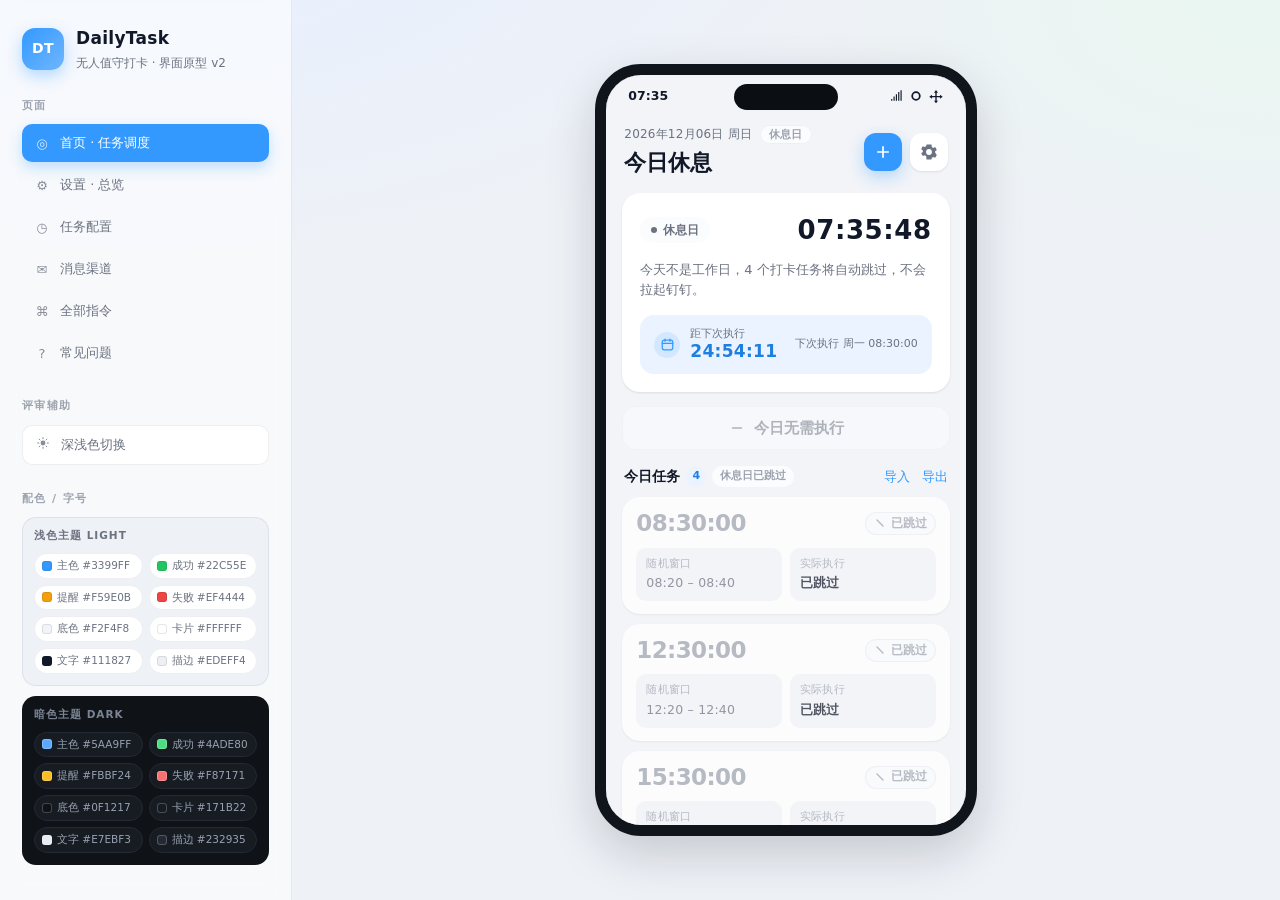
==== commit f3847d78: "refactor(ui): 移除原型评审辅助的总览模式与伪灭屏功能，手机外框改用 aspect-ratio 随视口等比缩放" ====
--- a/design/prototype/index.html
+++ b/design/prototype/index.html
@@ -33,12 +33,6 @@
 
     <div class="sidenav-block">
       <h2>评审辅助</h2>
-      <button class="aux-btn" id="maskToggle" type="button">
-        <i class="nav-ico">◐</i>伪灭屏预览
-      </button>
-      <button class="aux-btn" id="overviewBtn" type="button">
-        <i class="nav-ico">▦</i><span id="overviewLabel">总览模式</span>
-      </button>
       <button class="aux-btn" id="themeBtn" type="button" aria-label="切换到深色主题">
         <i class="nav-ico ico-sun">
           <svg viewBox="0 0 24 24" width="14" height="14"><circle cx="12" cy="12" r="4.1" fill="currentColor"/><g stroke="currentColor" stroke-width="1.7" stroke-linecap="round"><path d="M12 2.8v2M12 19.2v2M2.8 12h2M19.2 12h2M5.4 5.4l1.4 1.4M17.2 17.2l1.4 1.4M18.6 5.4l-1.4 1.4M6.8 17.2l-1.4 1.4"/></g></svg>
@@ -48,18 +42,6 @@
         </i>
         <span>深浅色切换</span>
       </button>
-    </div>
-
-    <div class="sidenav-block">
-      <h2>本次改版要点</h2>
-      <ul class="note-list">
-        <li>首页用 <b>状态卡片 + 单一主操作</b> 取代原来分散的顶栏/提示/按钮三段式，运行态一眼可辨。</li>
-          <li>任务卡改为 <b>状态药丸 + 结果色块</b>，状态用图形与颜色双重编码，计划时间、随机窗口、实际执行分层排布。
-          </li>
-        <li>设置页按 <b>打卡目标 / 服务权限 / 行为偏好 / 工具</b> 四组收敛，异常提示内联到对应行。</li>
-        <li>指令页把整块红绿底改为 <b>等宽指令 + 中性标签</b>，有/无回执一眼可辨且不刺眼。</li>
-        <li>消息渠道改 <b>分段切换</b>，企业微信与 QQ 邮箱互斥展示，各自独立校验状态。</li>
-      </ul>
     </div>
 
     <div class="sidenav-block">
--- a/design/prototype/assets/prototype.css
+++ b/design/prototype/assets/prototype.css
@@ -237,8 +237,10 @@
 .phone {
   position: relative;
   flex: 0 1 auto;
-  width: 390px;
+  /* 高度随视口收缩时，宽度按机身比例同步缩放，避免屏幕矮时被压胖 */
   height: min(812px, calc(100vh - 128px));
+  aspect-ratio: 412 / 834; /* 含 11px 边框的外框比例，满高时恰为 390×812 内容区 */
+  width: auto;
   background: var(--bg);
   border-radius: 46px;
   border: 11px solid #10151c;
@@ -251,38 +253,6 @@
 /* ---- 深 / 浅色切换（入口在侧栏「评审辅助」） ---- */
 body:not(.dark) #themeBtn .ico-moon { display: none; }
 body.dark #themeBtn .ico-sun { display: none; }
-/* 总览模式下侧栏按钮保持高亮 */
-#overviewBtn.is-on { border-color: var(--primary); color: var(--primary); background: var(--primary-soft); }
-
-/* ============================ 总览模式：一屏看全 6 个页面 ============================ */
-.stage.is-overview .device-wrap {
-  justify-content: flex-start;
-  align-items: flex-start;
-  overflow: auto;
-  padding: 18px;
-}
-.stage.is-overview .phone {
-  width: auto; height: auto; flex: 0 0 auto;
-  border: 0; border-radius: 0; box-shadow: none; background: transparent;
-  display: block; overflow: visible;
-}
-.stage.is-overview .phone-island,
-.stage.is-overview .phone-statusbar { display: none; }
-.stage.is-overview .viewport {
-  position: static; display: flex; align-items: flex-start; gap: 16px;
-  overflow: visible; width: max-content;
-}
-.stage.is-overview .screen {
-  position: static; display: flex !important;
-  width: 390px; height: 812px; flex: 0 0 auto;
-  zoom: .52;
-  border-radius: 34px; overflow: hidden;
-  background: var(--bg);
-  box-shadow: var(--shadow-2), 0 0 0 9px #10151c;
-}
-.stage.is-overview .sheet-mask,
-.stage.is-overview .dialog-mask,
-.stage.is-overview .toast { display: none !important; }
 
 .phone-island {
   position: absolute; top: 9px; left: 50%; transform: translateX(-50%);
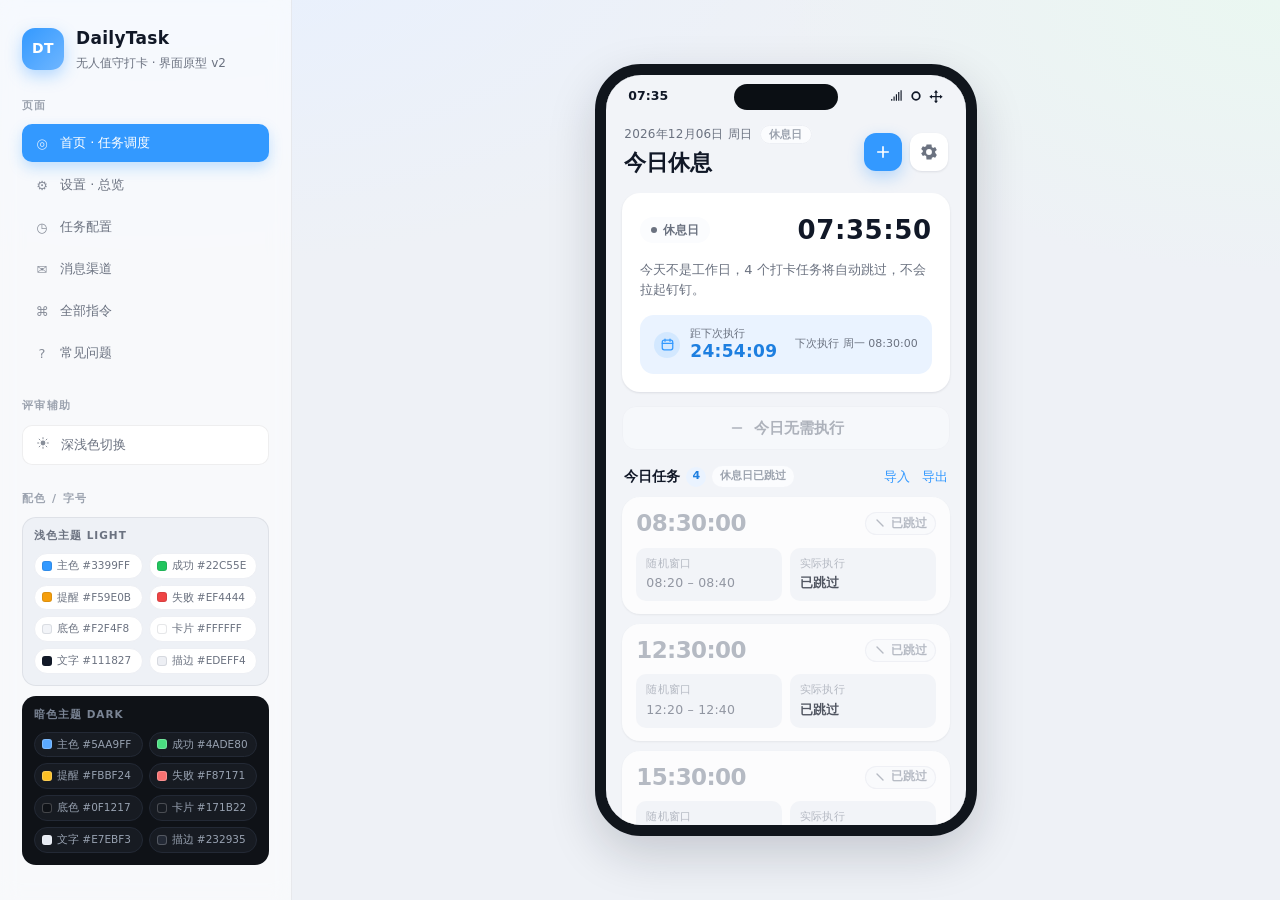
==== commit bd94e5e4: "feat(ui): 对话框组件新增语义图标、竖排单按钮与底部提示，危险删除确认改用红色实底并支持 innerHTML 强调" ====
--- a/design/prototype/index.html
+++ b/design/prototype/index.html
@@ -724,12 +724,14 @@
 <!-- ================= 对话框 ================= -->
 <div class="dialog-mask" id="dialogMask" hidden>
   <div class="dialog" id="dialogBox">
+    <div class="dialog-icon" id="dialogIcon" hidden></div>
     <h3 class="dialog-title" id="dialogTitle">提示</h3>
     <p class="dialog-msg" id="dialogMsg">提示内容</p>
-    <div class="dialog-actions">
-      <button class="btn btn-ghost" id="dialogCancel">取消</button>
+    <div class="dialog-actions" id="dialogActions">
+      <button class="btn btn-quiet" id="dialogCancel">取消</button>
       <button class="btn btn-primary" id="dialogOk">确定</button>
     </div>
+    <p class="dialog-tip" id="dialogTip" hidden></p>
   </div>
 </div>
 
--- a/design/prototype/assets/prototype.css
+++ b/design/prototype/assets/prototype.css
@@ -821,6 +821,37 @@
 .dialog-msg { font-size: 13px; color: var(--text-2); line-height: 1.6; text-align: center; margin-top: 10px; white-space: pre-line; }
 .dialog-actions { display: flex; gap: 10px; margin-top: 18px; }
 .dialog-actions .btn { flex: 1 1 0; }
+
+/* 顶部语义图标：info 默认主色 / warn 提醒 / danger 危险 */
+.dialog .dialog-icon {
+  width: 44px; height: 44px; margin: 0 auto 12px; border-radius: 14px;
+  display: grid; place-items: center;
+  background: var(--primary-soft); color: var(--primary);
+}
+.dialog .dialog-icon.is-warn { background: var(--warn-soft); color: var(--warn); }
+.dialog .dialog-icon.is-danger { background: var(--danger-soft); color: var(--danger); }
+.dialog .dialog-icon[hidden] { display: none; }
+.dialog-msg b { color: var(--text); font-weight: 600; }
+
+/* 单按钮对话框：动作区竖排通栏 */
+.dialog-actions.btn-column { flex-direction: column; gap: 0; }
+.dialog-actions.btn-column .btn { width: 100%; }
+
+/* 底部小字提示 */
+.dialog-tip {
+  margin-top: 12px; text-align: center;
+  font-size: 11px; color: var(--text-3);
+}
+
+/* 内嵌输入框的对话框 */
+.dialog-field { margin-top: 14px; text-align: left; }
+.dialog-field .input { background: var(--surface-2); }
+.dialog-field .field-hint { margin-top: 7px; }
+.dialog-error {
+  display: none; align-items: center; gap: 5px;
+  margin-top: 7px; font-size: 11.5px; color: var(--danger);
+}
+.dialog-error.is-show { display: flex; }
 
 /* ============================ Toast ============================ */
 .toast {
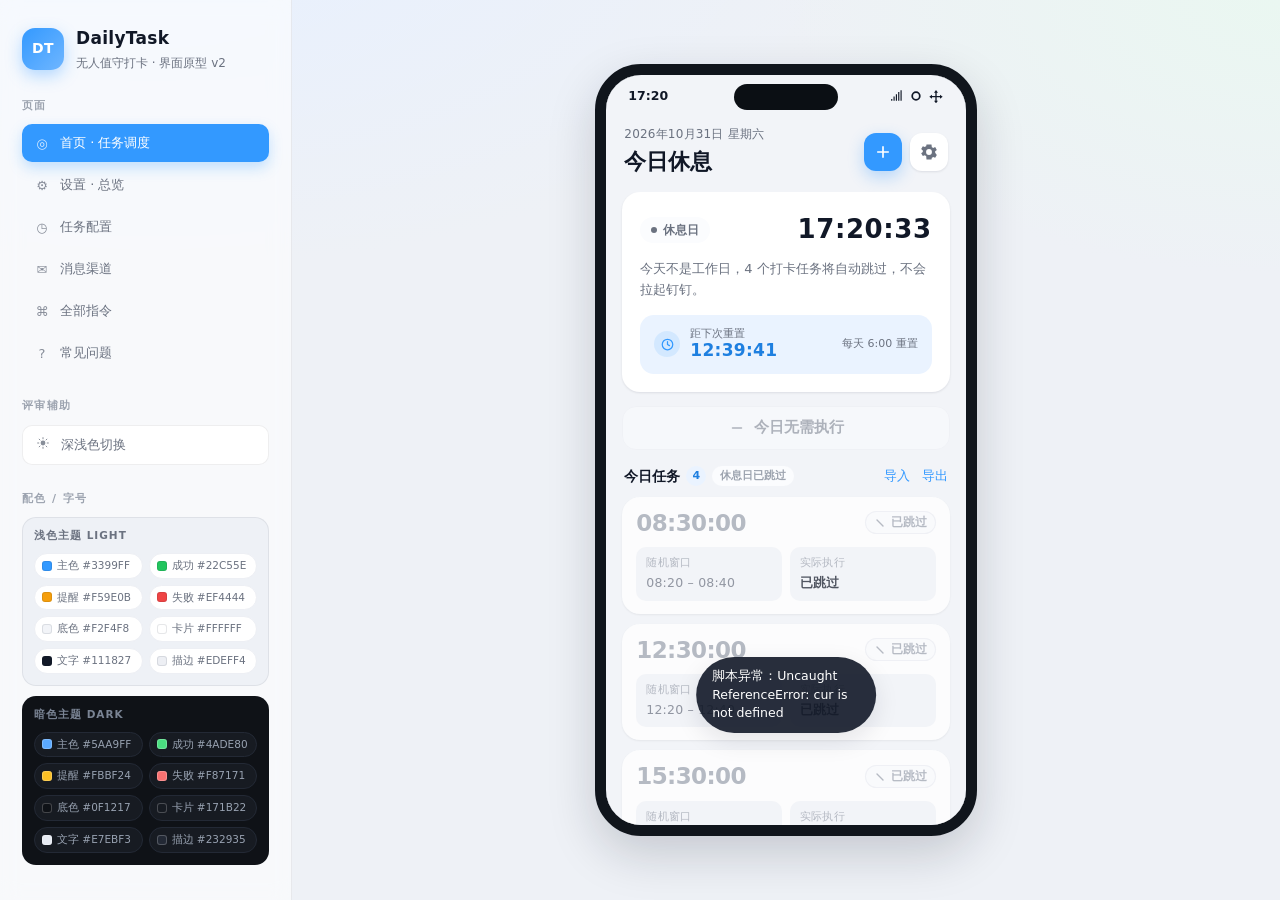
==== commit 4b2beb00: "feat(ui): 消息渠道选择器改为双磁贴卡片，未配置渠道置灰禁用并统一选中角标" ====
--- a/design/prototype/index.html
+++ b/design/prototype/index.html
@@ -460,19 +460,25 @@
               <h2 class="group-title">消息回推渠道</h2>
               <div class="group-body">
                 <div class="row row-block">
-                  <div class="segmented ch-seg" id="channelPicker">
-                    <button class="seg is-active" data-channel="wx" aria-pressed="true">
-                      <svg class="seg-ico" viewBox="0 0 24 24" width="14" height="14"><path d="M4 4h16a2 2 0 012 2v12a2 2 0 01-2 2H8.4L4 23.3A1 1 0 012 22.5V6a2 2 0 012-2zm4 5h8v2H8zm0 4h8v2H8z" fill="currentColor"/></svg>
-                      企业微信
+                  <div class="ch-picker" id="channelPicker" role="radiogroup" aria-label="选择消息回推渠道">
+                    <button class="ch-tile is-active" data-channel="wx" role="radio" aria-checked="true">
+                      <span class="ch-check"><svg viewBox="0 0 24 24" width="11" height="11"><path d="M5 12.5l4.5 4.5L19 7.5" fill="none" stroke="currentColor" stroke-width="3.4" stroke-linecap="round" stroke-linejoin="round"/></svg></span>
+                      <span class="ch-logo" style="--ico:#07C160">
+                        <svg viewBox="0 0 24 24" width="22" height="22"><path d="M9.5 3C5.36 3 2 5.9 2 9.5c0 2 1.05 3.8 2.7 5L4 17l2.8-1.4c.85.25 1.76.4 2.7.4h.35A6.3 6.3 0 019.5 14c0-3.3 3.13-6 7-6 .3 0 .6.02.9.05C16.7 5.2 13.4 3 9.5 3zm-2.3 3.2a.9.9 0 110 1.8.9.9 0 010-1.8zm4.6 0a.9.9 0 110 1.8.9.9 0 010-1.8zM16.5 9c-3.04 0-5.5 2.15-5.5 4.8s2.46 4.8 5.5 4.8c.7 0 1.38-.11 2-.32L21 19.5l-.5-2c1.5-.95 2.5-2.4 2.5-4.05 0-2.36-2.16-4.25-4.83-4.45h-.67zm-1.9 2.6a.75.75 0 110 1.5.75.75 0 010-1.5zm3.8 0a.75.75 0 110 1.5.75.75 0 010-1.5z" fill="currentColor"/></svg>
+                      </span>
+                      <span class="ch-tile-name">企业微信</span>
+                      <span class="ch-tile-sub">群机器人 Webhook</span>
                     </button>
-                    <button class="seg" data-channel="mail" aria-pressed="false">
-                      <svg class="seg-ico" viewBox="0 0 24 24" width="14" height="14"><path d="M3 5.5h18a1 1 0 011 1v11a2 2 0 01-2 2H4a2 2 0 01-2-2v-11a1 1 0 011-1zm1.8 2L12 12.6l7.2-5.1H4.8z" fill="currentColor"/></svg>
-                      QQ 邮箱
+                    <button class="ch-tile" data-channel="mail" role="radio" aria-checked="false">
+                      <span class="ch-check"><svg viewBox="0 0 24 24" width="11" height="11"><path d="M5 12.5l4.5 4.5L19 7.5" fill="none" stroke="currentColor" stroke-width="3.4" stroke-linecap="round" stroke-linejoin="round"/></svg></span>
+                      <span class="ch-logo" style="--ico:#12B7F5">
+                        <svg viewBox="0 0 24 24" width="22" height="22"><path d="M3 5.5h18a1 1 0 011 1v11a2 2 0 01-2 2H4a2 2 0 01-2-2v-11a1 1 0 011-1zm1.8 2L12 12.6l7.2-5.1H4.8z" fill="currentColor"/></svg>
+                      </span>
+                      <span class="ch-tile-name">QQ 邮箱</span>
+                      <span class="ch-tile-sub">SMTP 授权码发信</span>
                     </button>
                   </div>
-                  <p class="ch-hint" id="channelHint"><i class="ch-dot is-ok"></i><span>企业微信 · 已配置</span></p>
                   <!-- 待定①：主渠道失败自动回退到另一个渠道（现状行为），还是改成严格二选一 -->
-                  <p class="ch-warn" id="channelWarn" hidden></p>
                 </div>
               </div>
             </section>
--- a/design/prototype/assets/prototype.css
+++ b/design/prototype/assets/prototype.css
@@ -662,22 +662,48 @@
 .status-text { font-size: 11.5px; color: var(--text-3); }
 
 /* ---- 消息渠道选择器（决定消息实际从哪个渠道发出） ---- */
-/* 复用 .segmented 分段控件，仅补充图标与状态提示 */
-.ch-seg .seg { display: inline-flex; align-items: center; justify-content: center; gap: 6px; }
-.ch-seg .seg-ico { flex: 0 0 auto; }
-.ch-hint {
-  margin: 0; padding: 9px 13px; border-radius: var(--r-sm);
-  background: var(--surface-2);
-  display: flex; align-items: center; gap: 8px;
-  font-size: 12px; color: var(--text-2);
-}
-.ch-dot { width: 7px; height: 7px; border-radius: 50%; flex: 0 0 auto; }
-.ch-dot.is-ok { background: var(--success); }
-.ch-dot.is-none { background: var(--warn); }
-.ch-warn {
-  margin: 0; padding: 9px 11px; border-radius: var(--r-sm);
-  background: var(--danger-soft); color: var(--danger);
-  font-size: 12px; line-height: 1.5;
+/* 双磁贴：品牌色图标 + 名称 + 状态点，选中角标落在右上角 */
+.ch-picker { display: grid; grid-template-columns: 1fr 1fr; gap: 10px; }
+.ch-tile {
+  position: relative;
+  display: flex; flex-direction: column; align-items: center;
+  padding: 18px 10px 15px;
+  border: 1.5px solid var(--line); border-radius: var(--r-md);
+  background: var(--surface);
+  cursor: pointer; text-align: center; font: inherit;
+  transition: border-color .18s var(--ease), background .18s var(--ease), transform .18s var(--ease);
+}
+.ch-tile:active { transform: scale(.97); }
+@media (hover: hover) and (pointer: fine) {
+  .ch-tile:hover { border-color: var(--text-3); }
+}
+.ch-logo {
+  width: 42px; height: 42px; margin-bottom: 7px; border-radius: 13px;
+  display: grid; place-items: center;
+  background: color-mix(in srgb, var(--ico) 13%, var(--surface));
+  color: var(--ico);
+}
+.ch-tile-name { font-size: 13.5px; font-weight: 600; color: var(--text); line-height: 1.3; }
+.ch-tile-sub { margin-top: 2px; font-size: 10.5px; color: var(--text-3); line-height: 1.3; }
+/* 选中角标：贴右上角的圆角方块 */
+.ch-check {
+  position: absolute; top: -1.5px; right: -1.5px;
+  width: 20px; height: 20px;
+  border-radius: 0 calc(var(--r-md) - 1.5px) 0 13px;
+  background: var(--primary); color: var(--on-primary);
+  display: grid; place-items: center;
+  opacity: 0; transform: scale(.5);
+  transition: opacity .18s var(--ease), transform .18s var(--ease);
+}
+.ch-tile.is-active { border-color: var(--primary); background: var(--primary-soft); }
+.ch-tile.is-active .ch-tile-name { color: var(--primary-press); }
+.ch-tile.is-active .ch-check { opacity: 1; transform: scale(1); }
+/* 未配置：整块置灰，图标去色，不可选中 */
+.ch-tile.is-disabled { opacity: .55; cursor: default; }
+.ch-tile.is-disabled .ch-logo { filter: grayscale(.9); }
+.ch-tile.is-disabled:active { transform: none; }
+@media (hover: hover) and (pointer: fine) {
+  .ch-tile.is-disabled:hover { border-color: var(--line); }
 }
 
 /* ============================ 指令列表 ============================ */
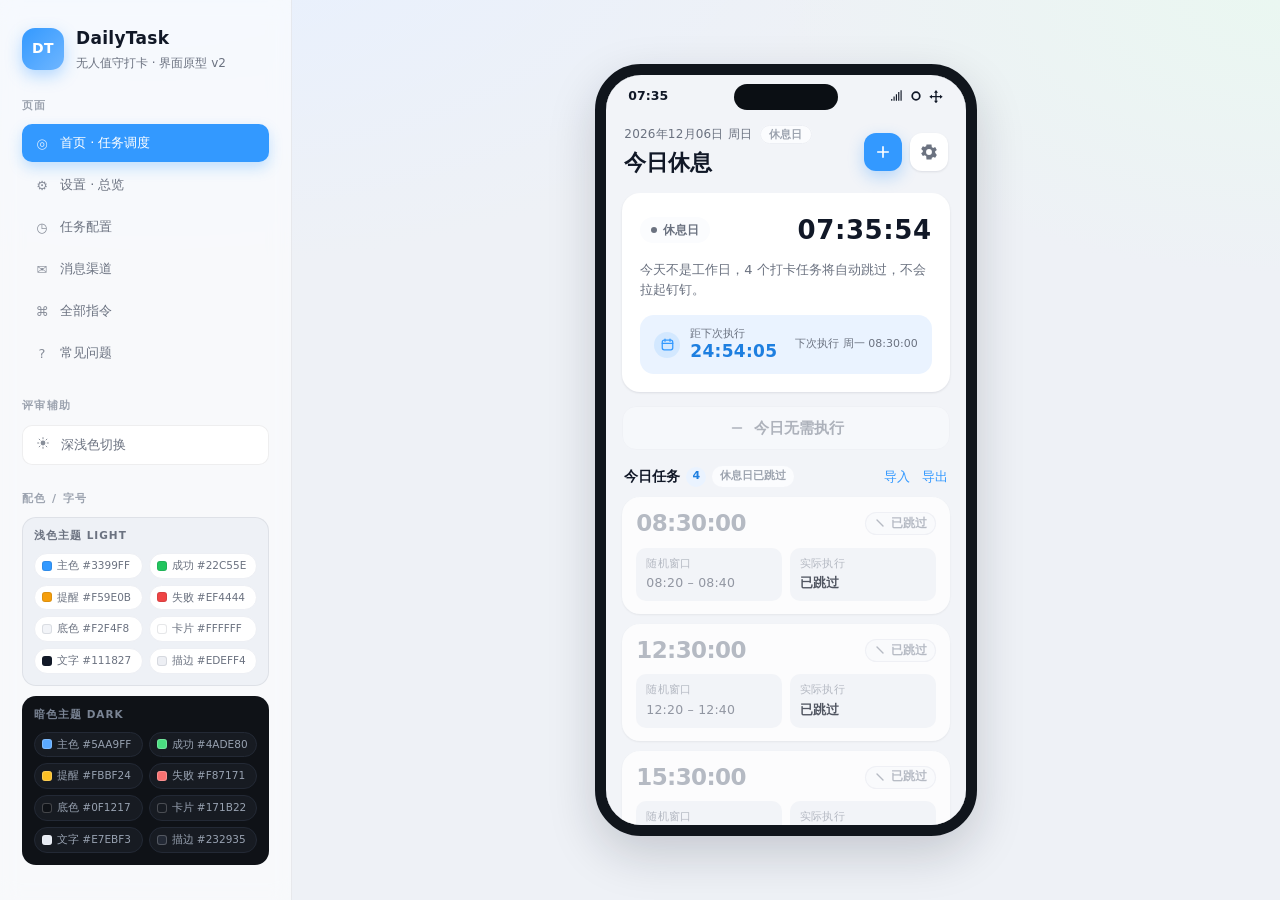
==== commit c098ee26: "feat(ui): 新增测试发送/失败确认对话框与信息摘要、发送中状态，失败不保存配置并支持重试" ====
--- a/design/prototype/index.html
+++ b/design/prototype/index.html
@@ -733,6 +733,8 @@
     <div class="dialog-icon" id="dialogIcon" hidden></div>
     <h3 class="dialog-title" id="dialogTitle">提示</h3>
     <p class="dialog-msg" id="dialogMsg">提示内容</p>
+    <!-- 信息块 / 内联提示等附加内容（测试发送对话框用） -->
+    <div class="dialog-body" id="dialogBody" hidden></div>
     <div class="dialog-actions" id="dialogActions">
       <button class="btn btn-quiet" id="dialogCancel">取消</button>
       <button class="btn btn-primary" id="dialogOk">确定</button>
--- a/design/prototype/assets/prototype.css
+++ b/design/prototype/assets/prototype.css
@@ -401,7 +401,8 @@
 /* ---- 按钮 ---- */
 .btn {
   display: inline-flex; align-items: center; justify-content: center; gap: 8px;
-  height: 44px; padding: 0 18px; border: 0; border-radius: var(--r-md);
+  /* 统一 1px 透明边框：描边变体只改颜色，保证并排按钮的 flex 基准宽完全一致 */
+  height: 44px; padding: 0 18px; border: 1px solid transparent; border-radius: var(--r-md);
   background: var(--surface); color: var(--text); font-size: 15px; font-weight: 600;
   cursor: pointer; transition: transform .18s var(--ease), box-shadow .18s var(--ease);
   white-space: nowrap; flex: 0 0 auto;
@@ -846,7 +847,8 @@
 .dialog-title { font-size: 16px; font-weight: 700; text-align: center; }
 .dialog-msg { font-size: 13px; color: var(--text-2); line-height: 1.6; text-align: center; margin-top: 10px; white-space: pre-line; }
 .dialog-actions { display: flex; gap: 10px; margin-top: 18px; }
-.dialog-actions .btn { flex: 1 1 0; }
+/* 双按钮等宽：配合 .btn 的统一 1px 透明边框，两个按钮 flex 基准宽完全一致 */
+.dialog-actions .btn { flex: 1 1 0; min-width: 0; }
 
 /* 顶部语义图标：info 默认主色 / warn 提醒 / danger 危险 */
 .dialog .dialog-icon {
@@ -856,12 +858,19 @@
 }
 .dialog .dialog-icon.is-warn { background: var(--warn-soft); color: var(--warn); }
 .dialog .dialog-icon.is-danger { background: var(--danger-soft); color: var(--danger); }
+.dialog .dialog-icon.is-success { background: var(--success-soft); color: var(--success); }
+/* 渠道品牌色图标（企业微信绿 / QQ 邮箱蓝），色值由 --ico 传入 */
+.dialog .dialog-icon.is-brand {
+  background: color-mix(in srgb, var(--ico) 14%, var(--surface));
+  color: var(--ico);
+}
 .dialog .dialog-icon[hidden] { display: none; }
 .dialog-msg b { color: var(--text); font-weight: 600; }
 
 /* 单按钮对话框：动作区竖排通栏 */
 .dialog-actions.btn-column { flex-direction: column; gap: 0; }
-.dialog-actions.btn-column .btn { width: 100%; }
+/* 竖排时按内容高度铺满，避免 flex-basis:0 把按钮压扁 */
+.dialog-actions.btn-column .btn { width: 100%; flex: 0 0 auto; }
 
 /* 底部小字提示 */
 .dialog-tip {
@@ -878,6 +887,63 @@
   margin-top: 7px; font-size: 11.5px; color: var(--danger);
 }
 .dialog-error.is-show { display: flex; }
+
+/* ---- 对话框信息块：展示「这次要发给谁 / 发什么」的摘要 ---- */
+.dialog-body[hidden] { display: none; }
+.dialog-kv {
+  margin-top: 14px; text-align: left;
+  background: var(--surface-2); border: 1px solid var(--line);
+  border-radius: var(--r-md); padding: 2px 12px;
+}
+.dialog-kv-row {
+  display: flex; align-items: flex-start; gap: 12px;
+  padding: 9px 0; font-size: 12.5px; line-height: 1.55;
+}
+.dialog-kv-row + .dialog-kv-row { border-top: 1px solid var(--line); }
+.dialog-kv-k { flex: 0 0 58px; color: var(--text-3); }
+.dialog-kv-v { flex: 1 1 auto; min-width: 0; color: var(--text); font-weight: 500; word-break: break-all; }
+.dialog-kv-v.is-mono { font-family: var(--font-num); letter-spacing: .2px; }
+.dialog-kv-v.is-muted { color: var(--text-3); font-weight: 400; }
+
+/* ---- 对话框内联提示（校验失败 / 发送失败原因） ---- */
+.dialog-note {
+  display: none; align-items: flex-start; gap: 6px;
+  margin-top: 12px; text-align: left;
+  font-size: 12px; line-height: 1.55; color: var(--danger);
+}
+.dialog-note.is-show { display: flex; }
+.dialog-note.is-warn { color: var(--warn-ink); }
+.dialog-note svg { flex: 0 0 auto; margin-top: 1px; }
+.dialog-note b { font-weight: 600; }
+
+/* ---- 发送中：主按钮转圈并禁用动作区 ---- */
+.btn-spinner {
+  width: 15px; height: 15px; flex: 0 0 auto; border-radius: 50%;
+  border: 2px solid currentColor; border-top-color: transparent;
+  animation: spin .7s linear infinite;
+}
+@keyframes spin { to { transform: rotate(360deg); } }
+/* 发送中：主按钮保持品牌底色 + 转圈，取消键整体变淡 */
+.dialog-actions.is-busy .btn { cursor: not-allowed; transform: none; }
+.dialog-actions.is-busy .btn-quiet { opacity: .45; }
+.dialog-actions.is-busy .btn-primary {
+  opacity: 1;
+  background: var(--primary);
+  color: var(--on-primary);
+  border-color: transparent;
+  box-shadow: 0 8px 18px rgba(51, 153, 255, .30);
+  cursor: progress;
+}
+
+/* 禁用态：对话框主按钮保留品牌色倾向，与「取消」弱按钮区分开
+   （发送中 is-busy 时按钮仍是激活态，不套用这条灰化） */
+.dialog-actions:not(.is-busy) .btn.btn-primary:disabled {
+  opacity: 1;
+  background: color-mix(in srgb, var(--primary) 16%, var(--surface));
+  color: var(--text-3);
+  border-color: transparent;
+  box-shadow: none;
+}
 
 /* ============================ Toast ============================ */
 .toast {
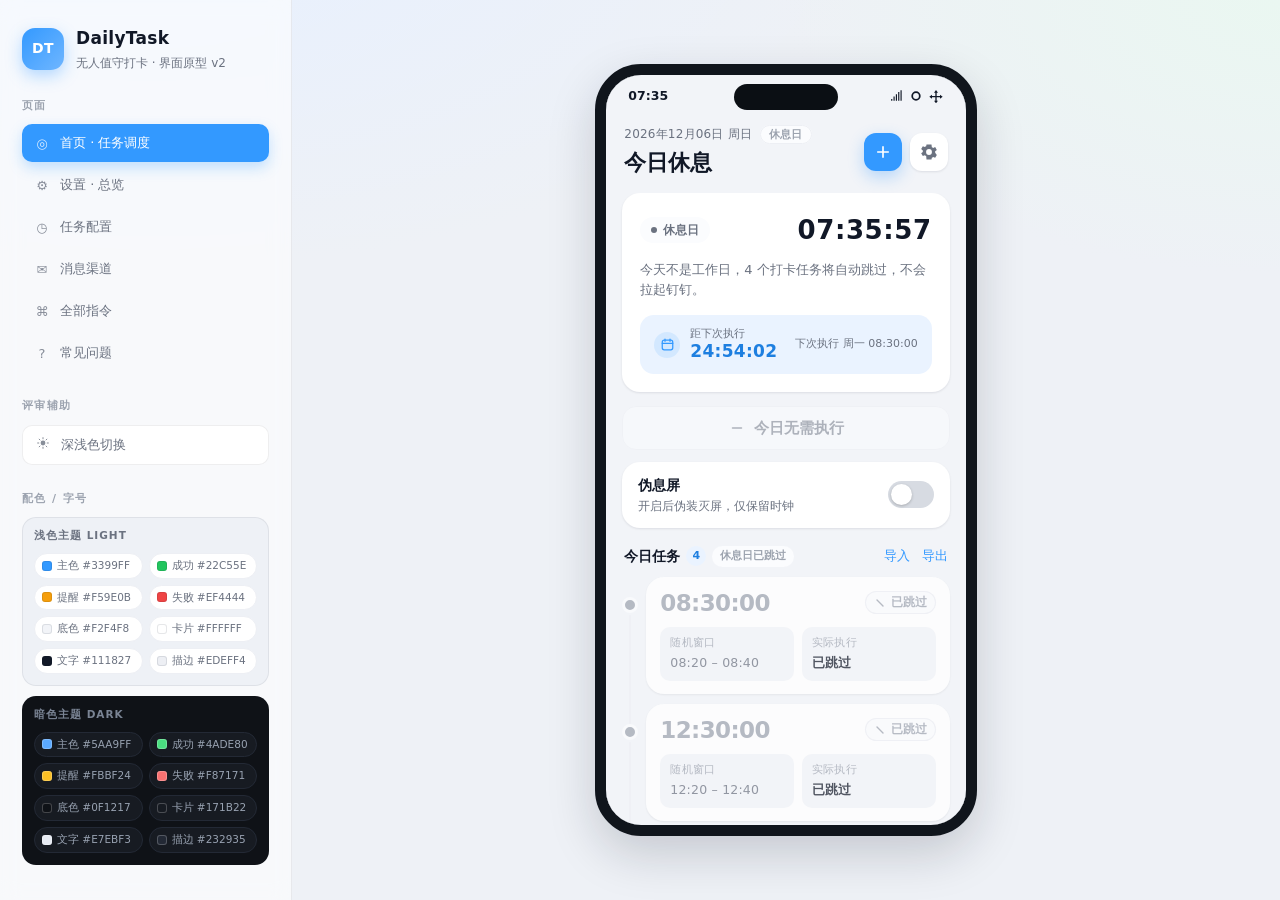
==== commit d6b5d459: "feat(ui): 新增“自动伪息屏”开关并与远程指令联动，开关状态持久化按需显示蒙层" ====
--- a/design/prototype/index.html
+++ b/design/prototype/index.html
@@ -133,6 +133,18 @@
               <span id="runBtnText">启动今日任务</span>
             </button>
 
+            <div class="group mask-quick">
+              <div class="group-body">
+                <div class="row row-switch">
+                  <span class="row-main">
+                    <span class="row-title">伪息屏</span>
+                    <span class="row-desc">开启后伪装灭屏，仅保留时钟</span>
+                  </span>
+                  <label class="switch"><input type="checkbox" class="mask-switch"><span class="slider"></span></label>
+                </div>
+              </div>
+            </div>
+
             <div class="section-head">
               <h2>今日任务 <span class="badge" id="taskCount">3</span><span class="rest-tag" id="restTag" hidden>休息日已跳过</span></h2>
               <div class="section-actions">
@@ -251,6 +263,13 @@
             <section class="group">
               <h2 class="group-title">行为偏好</h2>
               <div class="group-body">
+                <div class="row row-switch">
+                  <span class="row-main">
+                    <span class="row-title">伪息屏</span>
+                    <span class="row-desc">开启后伪装灭屏，仅保留时钟，与首页开关同步</span>
+                  </span>
+                  <label class="switch"><input type="checkbox" class="mask-switch"><span class="slider"></span></label>
+                </div>
                 <div class="row row-switch">
                   <span class="row-main">
                     <span class="row-title">手势辅助</span>
--- a/design/prototype/assets/prototype.css
+++ b/design/prototype/assets/prototype.css
@@ -466,6 +466,7 @@
 
 .task {
   position: relative;
+  margin-left: 24px; /* 左侧让位给链式轨道 */
   background: var(--card); border-radius: var(--r-lg);
   box-shadow: var(--shadow-1);
   padding: 13px 14px;
@@ -474,6 +475,33 @@
 }
 @media (hover: hover) and (pointer: fine) {
   .task:hover { transform: translateY(-2px); box-shadow: var(--shadow-2); }
+}
+
+/* ---- 链式轨道：任务按时间点串行执行，左侧用「节点 + 连线」表达链上顺序 ---- */
+/* 连线：从本节点向下，一直连到下一环节节点的上沿 */
+.task:not(:last-child)::before {
+  content: ""; position: absolute;
+  left: -17px; top: 38px; bottom: -30px;
+  width: 2px; border-radius: 999px;
+  background: var(--line);
+}
+/* 节点：默认灰色实心点（待执行 / 失败暂不单独设计，均走默认灰），
+   已完成绿色，执行中主题色 + 脉冲 */
+.task::after {
+  content: ""; position: absolute;
+  left: -24px; top: 20px;
+  width: 16px; height: 16px;
+  box-sizing: border-box; border-radius: 999px;
+  background: var(--text-3); border: 3px solid var(--surface-2);
+}
+.task[data-state="done"]::after { background: var(--success); border-color: var(--success-soft); }
+.task[data-state="running"]::after {
+  background: var(--primary); border-color: var(--primary-soft);
+  animation: nodePulse 1.6s ease-out infinite;
+}
+@keyframes nodePulse {
+  0% { box-shadow: 0 0 0 0 color-mix(in srgb, var(--primary) 38%, transparent); }
+  70%, 100% { box-shadow: 0 0 0 10px transparent; }
 }
 
 .task-head { display: flex; align-items: center; gap: 10px; }
@@ -497,7 +525,6 @@
 .task-state svg { width: 12px; height: 12px; flex: 0 0 auto; }
 .task[data-state="running"] .task-state { background: var(--primary-soft); color: var(--primary-press); }
 .task[data-state="done"] .task-state { background: var(--success-soft); color: var(--success-ink); }
-.task[data-state="failed"] .task-state { background: var(--danger-soft); color: var(--danger); }
 .task[data-state="skipped"] .task-state {
   background: var(--surface-2); color: var(--text-3);
   box-shadow: inset 0 0 0 1px var(--line);
@@ -529,8 +556,6 @@
 .task[data-state="running"] .task-stat:last-child .task-v-strong { color: var(--primary-press); }
 .task[data-state="done"] .task-stat:last-child { background: var(--success-soft); }
 .task[data-state="done"] .task-stat:last-child .task-v-strong { color: var(--success-ink); }
-.task[data-state="failed"] .task-stat:last-child { background: var(--danger-soft); }
-.task[data-state="failed"] .task-stat:last-child .task-v-strong { color: var(--danger); }
 
 /* ---- 空态 ---- */
 .empty {
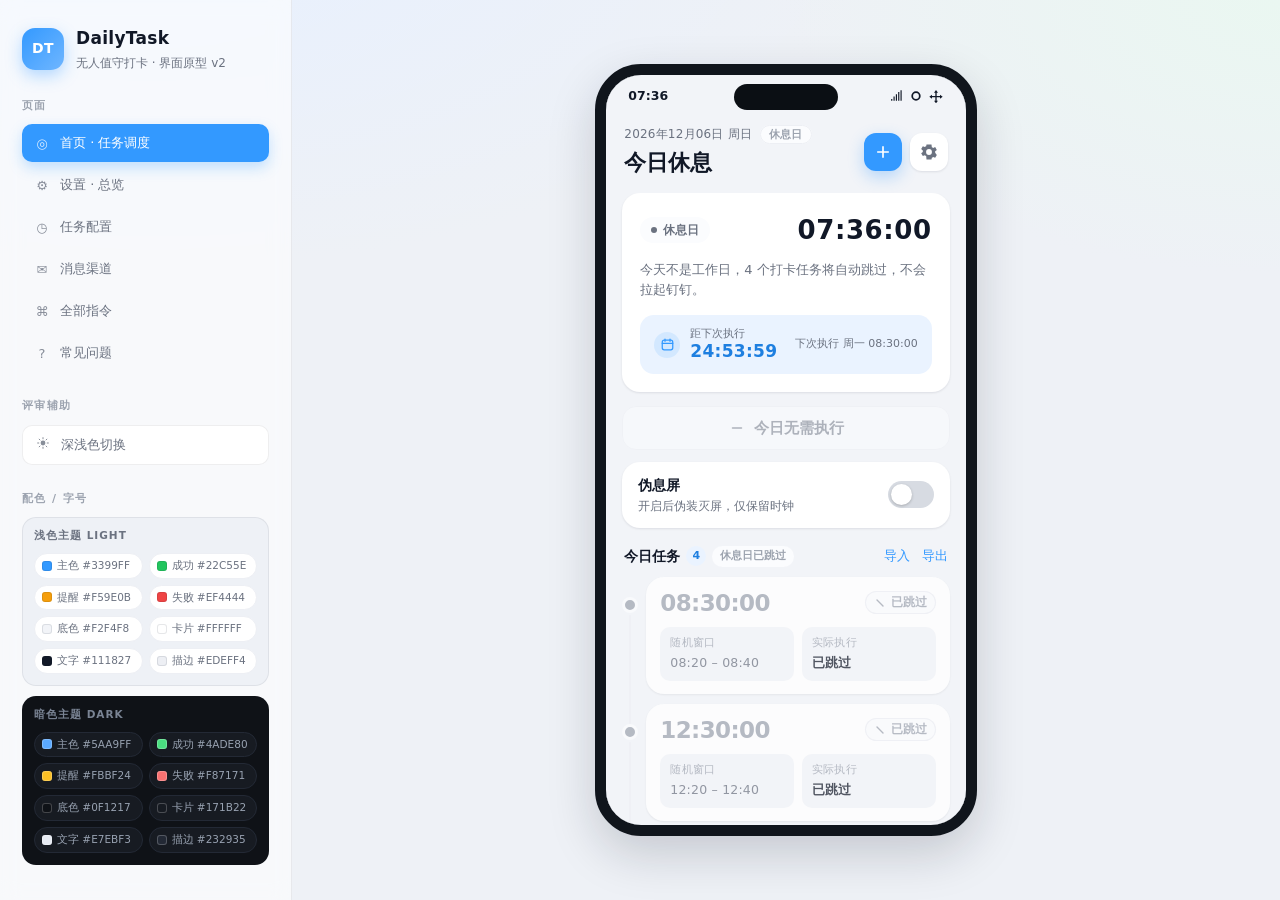
==== commit 963ae86a: "refactor(prototype): 重构设置页分组与打卡目标应用列表，移除伪息屏等冗余开关" ====
--- a/design/prototype/index.html
+++ b/design/prototype/index.html
@@ -181,31 +181,15 @@
 
           <div class="scroll">
             <section class="group">
-              <h2 class="group-title">打卡目标</h2>
-              <div class="group-body">
-                <button class="row row-tap" data-act="pickTargetApp">
-                  <span class="row-ico" id="targetAppIco" style="--ico:#3399FF">
-                    <svg viewBox="0 0 24 24" width="18" height="18"><path d="M4 4h16v16H4zm2 4v2h12V8zm0 4v2h12v-2zm0 4v2h8v-2z" fill="currentColor"/></svg>
-                  </span>
-                  <span class="row-main">
-                    <span class="row-title">目标应用</span>
-                    <span class="row-desc" id="targetAppDesc">钉钉 · 极速打卡</span>
-                  </span>
-                  <span class="row-value" id="targetAppName">钉钉</span>
-                  <svg class="row-arrow" viewBox="0 0 24 24" width="16" height="16"><path d="M9 6l6 6-6 6" fill="none" stroke="currentColor" stroke-width="2" stroke-linecap="round"/></svg>
-                </button>
-
-                <button class="row row-tap" data-goto="channel">
-                  <span class="row-ico" style="--ico:#22C55E">
-                    <svg viewBox="0 0 24 24" width="18" height="18"><path d="M3 5h18v14H3zm2 2v.4l7 5 7-5V7z" fill="currentColor"/></svg>
-                  </span>
-                  <span class="row-main">
-                    <span class="row-title">消息渠道</span>
-                    <span class="row-desc">打卡结果回推渠道</span>
-                  </span>
-                  <span class="row-value ok" id="msgChannelValue">企业微信</span>
-                  <svg class="row-arrow" viewBox="0 0 24 24" width="16" height="16"><path d="M9 6l6 6-6 6" fill="none" stroke="currentColor" stroke-width="2" stroke-linecap="round"/></svg>
-                </button>
+              <h2 class="group-title">服务与权限</h2>
+              <div class="group-body">
+                <div class="row row-switch">
+                  <span class="row-main">
+                    <span class="row-title">悬浮权限</span>
+                    <span class="row-desc">核心服务，用于打卡后自动跳回本软件</span>
+                  </span>
+                  <label class="switch switch-locked"><input type="checkbox" checked disabled><span class="slider"></span></label>
+                </div>
 
                 <div class="row row-block">
                   <div class="row-head">
@@ -219,11 +203,39 @@
                     <button class="seg" data-value="capture">截屏服务</button>
                   </div>
                 </div>
+              </div>
+            </section>
+
+            <section class="group">
+              <h2 class="group-title">任务目标</h2>
+              <div class="group-body">
+                <button class="row row-tap" data-act="pickTargetApp">
+                  <span class="row-ico" id="targetAppIco" style="--ico:#3399FF">
+                    <svg viewBox="0 0 24 24" width="18" height="18"><path d="M4 4h16v16H4zm2 4v2h12V8zm0 4v2h12v-2zm0 4v2h8v-2z" fill="currentColor"/></svg>
+                  </span>
+                  <span class="row-main">
+                    <span class="row-title">目标应用</span>
+                  </span>
+                  <span class="row-value" id="targetAppName">钉钉</span>
+                  <svg class="row-arrow" viewBox="0 0 24 24" width="16" height="16"><path d="M9 6l6 6-6 6" fill="none" stroke="currentColor" stroke-width="2" stroke-linecap="round"/></svg>
+                </button>
+
+                <button class="row row-tap" data-goto="channel">
+                  <span class="row-ico" style="--ico:#22C55E">
+                    <svg viewBox="0 0 24 24" width="18" height="18"><path d="M3 5h18v14H3zm2 2v.4l7 5 7-5V7z" fill="currentColor"/></svg>
+                  </span>
+                  <span class="row-main">
+                    <span class="row-title">消息渠道</span>
+                    <span class="row-desc">打卡结果回推渠道</span>
+                  </span>
+                  <span class="row-value ok" id="msgChannelValue">企业微信</span>
+                  <svg class="row-arrow" viewBox="0 0 24 24" width="16" height="16"><path d="M9 6l6 6-6 6" fill="none" stroke="currentColor" stroke-width="2" stroke-linecap="round"/></svg>
+                </button>
 
                 <div class="row row-switch">
                   <span class="row-main">
                     <span class="row-title">返回截图</span>
-                    <span class="row-desc">【DT#打卡】倒计时结束截屏并回传</span>
+                    <span class="row-desc">开启后，【DT#打卡】倒计时结束会截屏并发送结果</span>
                   </span>
                   <label class="switch"><input type="checkbox" checked><span class="slider"></span></label>
                 </div>
@@ -231,45 +243,8 @@
             </section>
 
             <section class="group">
-              <h2 class="group-title">服务与权限</h2>
-              <div class="group-body">
-                <div class="row row-switch">
-                  <span class="row-main">
-                    <span class="row-title">悬浮权限</span>
-                    <span class="row-desc">核心服务，用于打卡后自动跳回本软件</span>
-                  </span>
-                  <label class="switch switch-locked"><input type="checkbox" checked disabled><span class="slider"></span></label>
-                </div>
-
-                <div class="row row-switch">
-                  <span class="row-main">
-                    <span class="row-title">通知监听</span>
-                    <span class="row-desc">监听打卡结果与远程指令</span>
-                  </span>
-                  <label class="switch switch-locked"><input type="checkbox" checked disabled><span class="slider"></span></label>
-                </div>
-
-                <div class="row row-switch">
-                  <span class="row-main">
-                    <span class="row-title">截屏服务</span>
-                    <span class="row-desc">MediaProjection 授权，用于兜底截取打卡结果</span>
-                  </span>
-                  <label class="switch"><input type="checkbox"><span class="slider"></span></label>
-                </div>
-                <p class="row-note danger" id="captureNote">截屏服务未开启，无法获取打卡结果</p>
-              </div>
-            </section>
-
-            <section class="group">
               <h2 class="group-title">行为偏好</h2>
               <div class="group-body">
-                <div class="row row-switch">
-                  <span class="row-main">
-                    <span class="row-title">伪息屏</span>
-                    <span class="row-desc">开启后伪装灭屏，仅保留时钟，与首页开关同步</span>
-                  </span>
-                  <label class="switch"><input type="checkbox" class="mask-switch"><span class="slider"></span></label>
-                </div>
                 <div class="row row-switch">
                   <span class="row-main">
                     <span class="row-title">手势辅助</span>
@@ -313,7 +288,7 @@
                   </span>
                   <span class="row-main">
                     <span class="row-title">更新节假日数据</span>
-                    <span class="row-desc">同步当年与次年法定节假日</span>
+                    <span class="row-desc">同步当年与次年的法定节假日</span>
                   </span>
                   <span class="row-value">2026-10-31</span>
                 </button>
@@ -337,7 +312,7 @@
                   </span>
                   <span class="row-main">
                     <span class="row-title">唤起测试</span>
-                    <span class="row-desc">验证 QQ / 微信 / 支付宝拉起目标应用</span>
+                    <span class="row-desc">验证拉起目标应用</span>
                   </span>
                 </button>
                 <button class="row row-tap" data-act="captureTest">
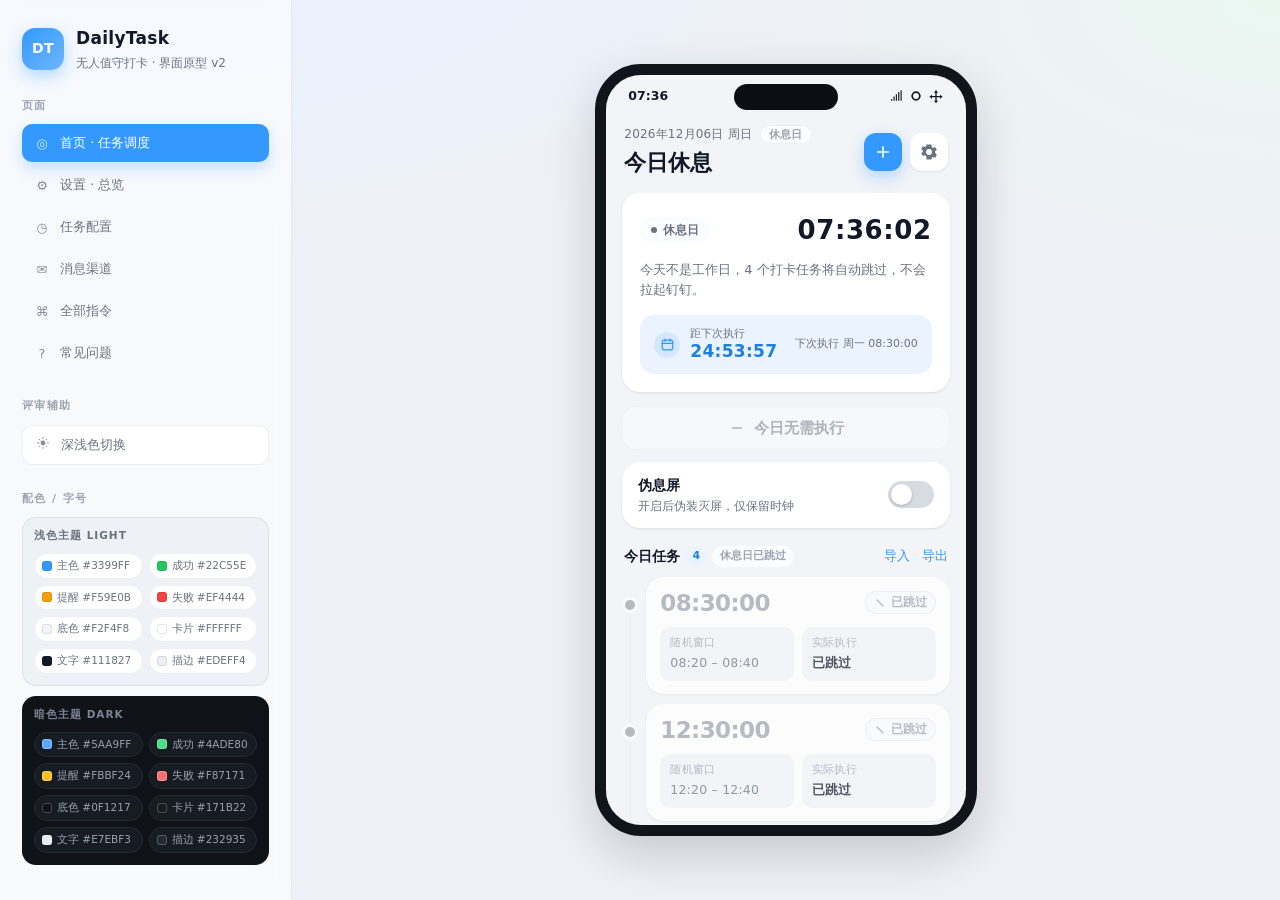
==== commit 177250c0: "feat(notification): 新增通知监听开关与失效告警，引入 ResultSourceGuard 统一校正结果来源" ====
--- a/design/prototype/index.html
+++ b/design/prototype/index.html
@@ -191,11 +191,19 @@
                   <label class="switch switch-locked"><input type="checkbox" checked disabled><span class="slider"></span></label>
                 </div>
 
+                <div class="row row-switch">
+                  <span class="row-main">
+                    <span class="row-title">通知监听</span>
+                    <span class="row-desc" id="noticeDesc">接收小号远程指令，并判定钉钉打卡结果</span>
+                  </span>
+                  <label class="switch"><input type="checkbox" id="noticeSwitch" checked><span class="slider"></span></label>
+                </div>
+
                 <div class="row row-block">
                   <div class="row-head">
                     <span class="row-main">
                       <span class="row-title">结果来源</span>
-                      <span class="row-desc">用哪种方式判定「打卡成功」</span>
+                      <span class="row-desc" id="sourceDesc">用哪种方式判定「打卡成功」</span>
                     </span>
                   </div>
                   <div class="segmented" id="sourceSegment">
@@ -203,6 +211,7 @@
                     <button class="seg" data-value="capture">截屏服务</button>
                   </div>
                 </div>
+                <p class="row-note danger" id="sourceNote" hidden></p>
               </div>
             </section>
 
--- a/design/prototype/assets/prototype.css
+++ b/design/prototype/assets/prototype.css
@@ -659,6 +659,8 @@
   font-size: 13px; font-weight: 600; cursor: pointer; transition: .18s var(--ease);
 }
 .segmented .seg.is-active { background: var(--surface); color: var(--primary-press); box-shadow: var(--shadow-1); }
+.segmented .seg.is-locked { opacity: .4; cursor: not-allowed; }
+.segmented .seg.is-locked:active { color: var(--text-2); }
 .segmented-lg { margin: 4px 0 16px; }
 .segmented-lg .seg { height: 40px; font-size: 14px; }
 
